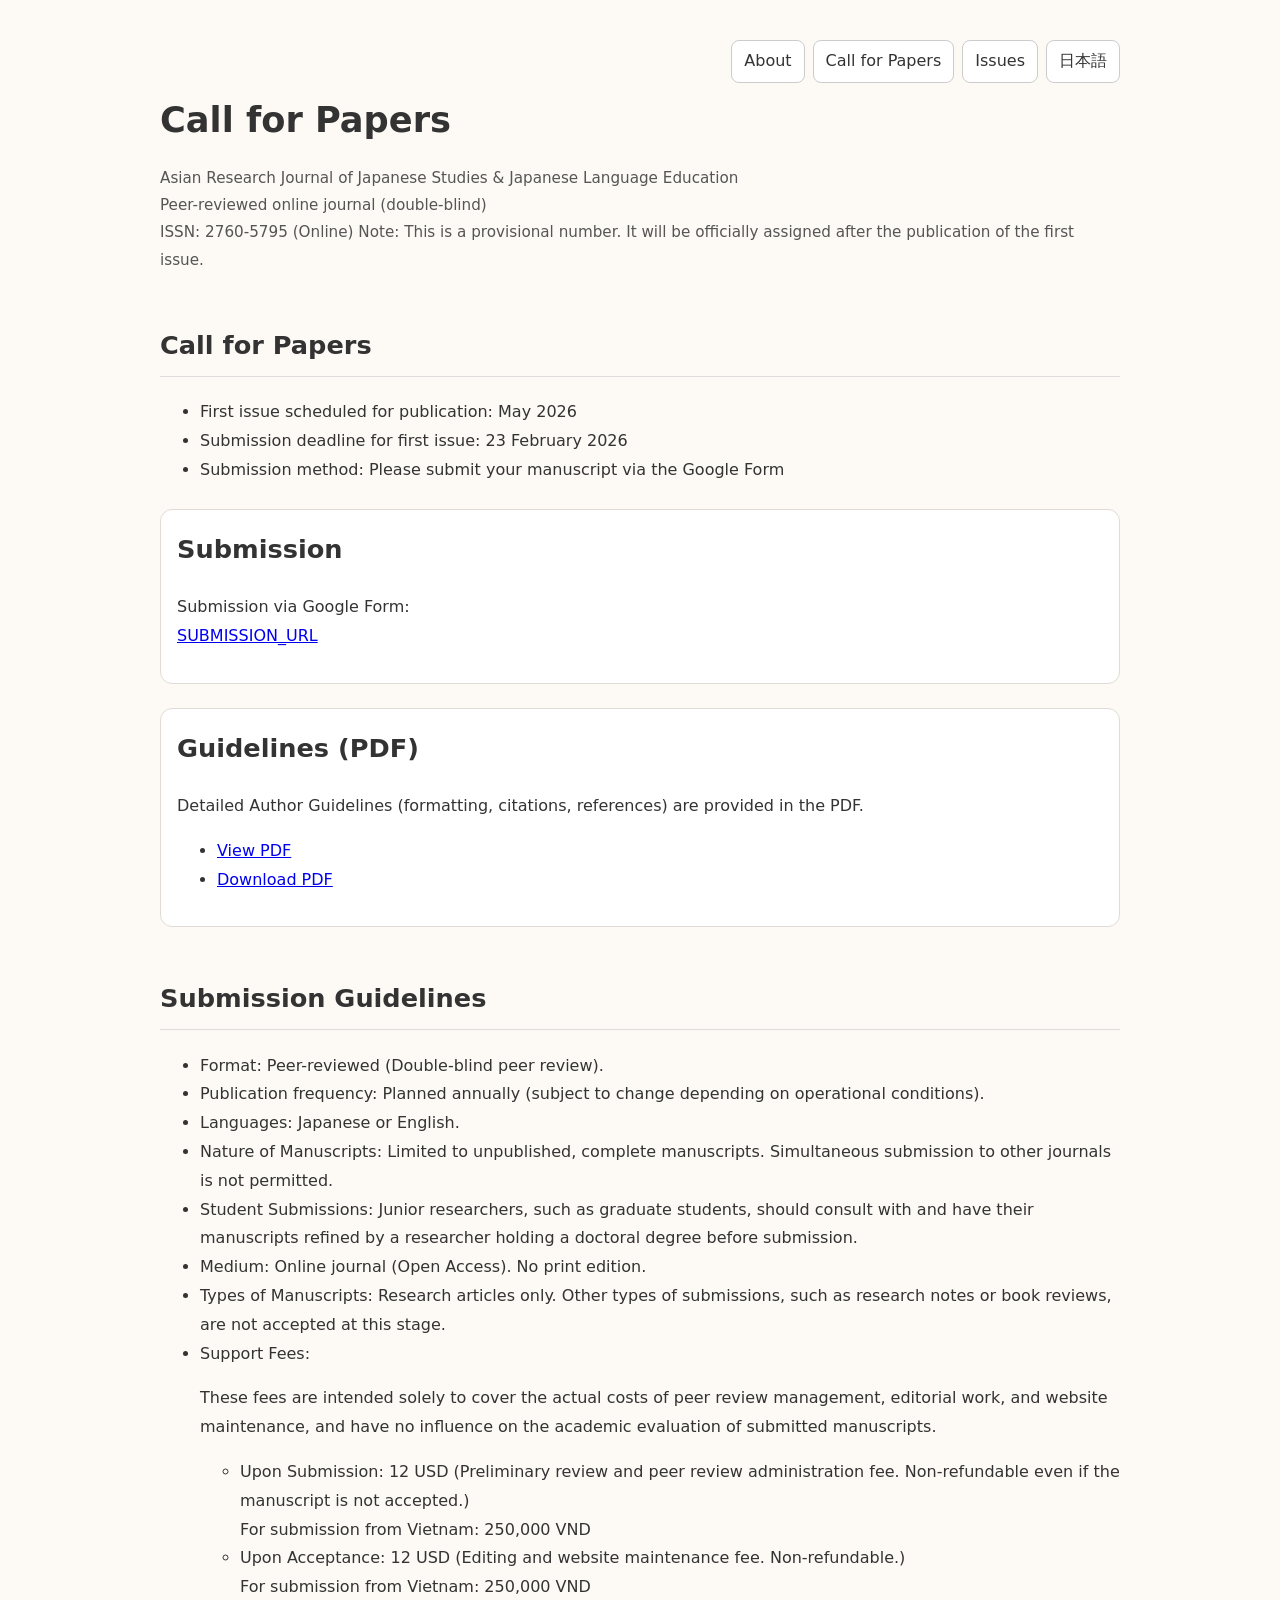
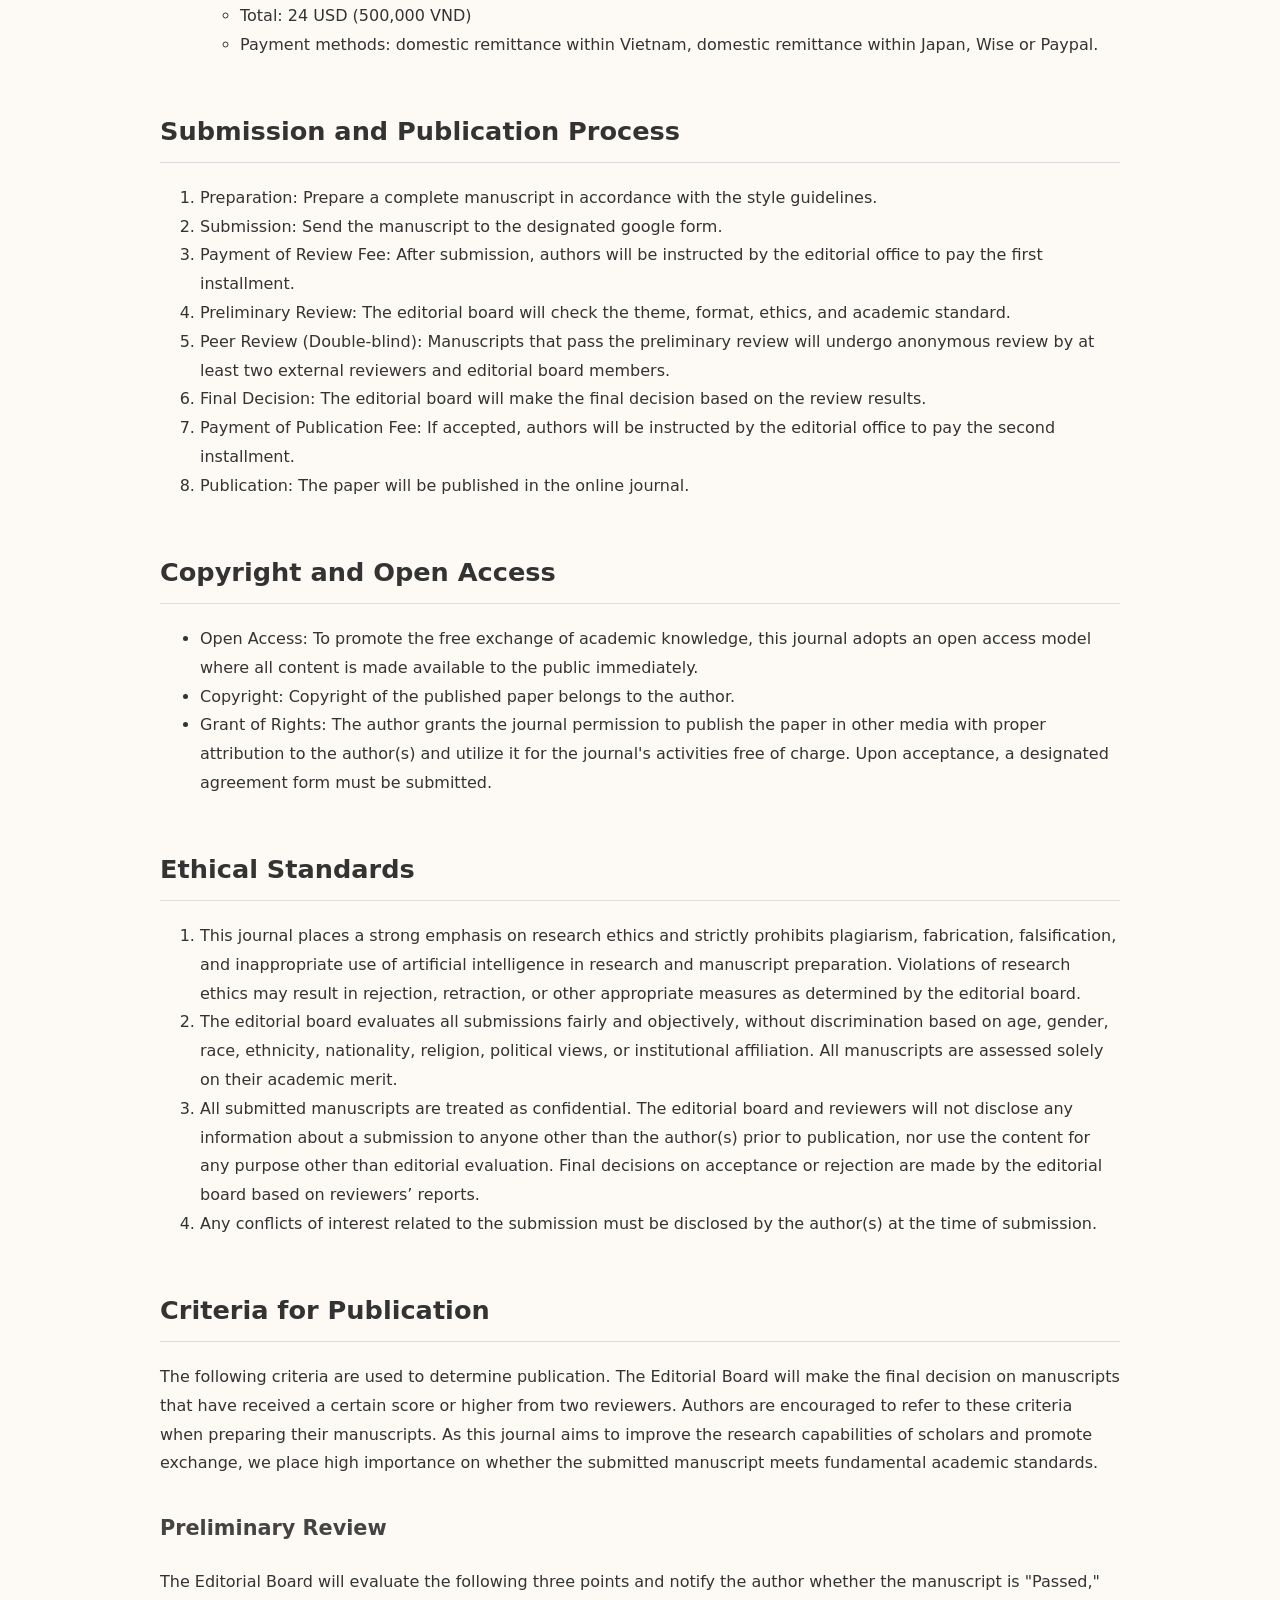
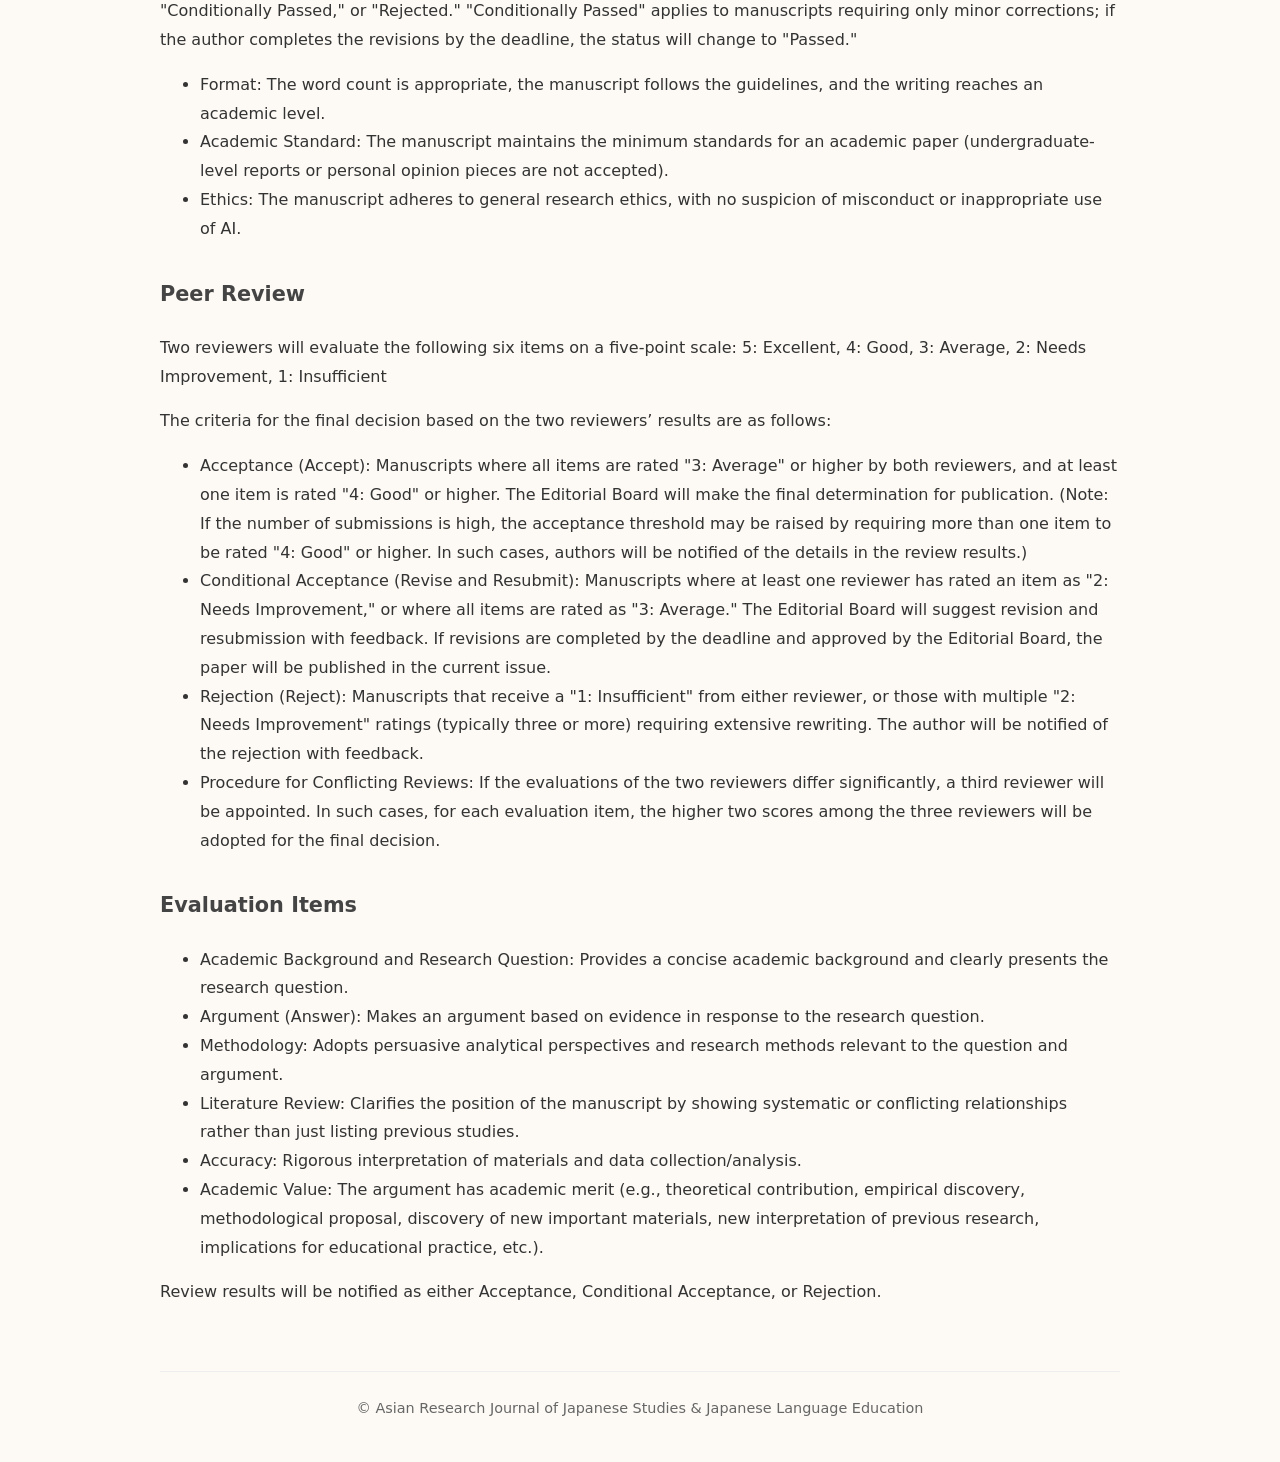
==== call-for-papers/index.html @ 8714f296 "Create index.html for Call for Papers page" ====
<!doctype html>
<html lang="en">
<head>
  <meta charset="utf-8">
  <title>Call for Papers | Asian Research Journal of Japanese Studies & Japanese Language Education</title>
  <meta name="viewport" content="width=device-width, initial-scale=1">
  <style>
    body{
      font-family: system-ui, -apple-system, "Segoe UI", Arial, serif;
      max-width: 960px;
      margin: 40px auto;
      padding: 0 16px;
      line-height: 1.8;
      background-color: #fdfaf5;
      color: #333;
      font-size: 16px;
    }
    header{
      margin-bottom: 32px;
      position: relative;
    }
    nav{
      display: flex;
      justify-content: flex-end;
      gap: 8px;
      flex-wrap: wrap;
      margin-bottom: 16px;
    }
    nav a{
      text-decoration: none;
      border: 1px solid #ccc;
      padding: 6px 12px;
      border-radius: 8px;
      font-size: 16px;
      background-color: #fff;
      color: #333;
      transition: background-color 0.2s;
    }
    nav a:hover{
      background-color: #f0f0f0;
    }
    h1{
      font-size: 2.2em;
      line-height: 1.2;
      margin-top: 0;
    }
    h2{
      font-size: 1.6em;
      margin-top: 48px;
      border-bottom: 1px solid #ddd;
      padding-bottom: 8px;
    }
    h3{
      font-size: 1.3em;
      margin-top: 32px;
      color: #444;
    }
    .meta{
      color: #555;
      font-size: 0.95em;
    }
    .box{
      border: 1px solid #e0dcd5;
      border-radius: 12px;
      padding: 0 16px 16px 16px;
      margin: 24px 0;
      background-color: #fff;
    }
    .box h2{
      margin-top: 16px;
      border-bottom: none;
      padding-bottom: 0;
    }
    footer{
      margin-top: 64px;
      padding-top: 24px;
      border-top: 1px solid #eee;
      font-size: 0.9em;
      color: #666;
      text-align: center;
    }
  </style>
</head>

<body>

<header>
  <nav>
    <a href="/">About</a>
    <a href="/call-for-papers/">Call for Papers</a>
    <a href="/issues/">Issues</a>
    <a href="../jp.html">日本語</a>
  </nav>

  <h1>Call for Papers</h1>

  <p class="meta">
    Asian Research Journal of Japanese Studies & Japanese Language Education<br>
    Peer-reviewed online journal (double-blind)<br>
    ISSN: 2760-5795 (Online) Note: This is a provisional number. It will be officially assigned after the publication of the first issue.
  </p>
</header>

<section>
  <h2>Call for Papers</h2>
  <ul>
    <li>First issue scheduled for publication: May 2026</li>
    <li>Submission deadline for first issue: 23 February 2026</li>
    <li>Submission method: Please submit your manuscript via the Google Form</li>
  </ul>
</section>

<section class="box">
  <h2>Submission</h2>
  <p>
    Submission via Google Form:<br>
    <a href="https://docs.google.com/forms/d/e/1FAIpQLSd78wyU22I6qDnCecE8x3wCpSTg41RmNP5Ks6lPGUnKzXFYoQ/viewform?usp=dialog" target="_blank" rel="noopener">SUBMISSION_URL</a>
  </p>
</section>

<section class="box">
  <h2>Guidelines (PDF)</h2>
  <p>
    Detailed Author Guidelines (formatting, citations, references) are provided in the PDF.
  </p>
  <ul>
    <li><a href="https://drive.google.com/file/d/166i1WCWfIOs3FtMdOVPNxr4qoM4DHRQx/view?usp=sharing" target="_blank" rel="noopener">View PDF</a></li>
    <li><a href="https://drive.google.com/uc?export=download&id=166i1WCWfIOs3FtMdOVPNxr4qoM4DHRQx" target="_blank" rel="noopener">Download PDF</a></li>
  </ul>
</section>

<section>
  <h2>Submission Guidelines</h2>
  <ul>
    <li>Format: Peer-reviewed (Double-blind peer review).</li>
    <li>Publication frequency: Planned annually (subject to change depending on operational conditions).</li>
    <li>Languages: Japanese or English.</li>
    <li>Nature of Manuscripts: Limited to unpublished, complete manuscripts. Simultaneous submission to other journals is not permitted.</li>
    <li>Student Submissions: Junior researchers, such as graduate students, should consult with and have their manuscripts refined by a researcher holding a doctoral degree before submission.</li>
    <li>Medium: Online journal (Open Access). No print edition.</li>
    <li>Types of Manuscripts: Research articles only. Other types of submissions, such as research notes or book reviews, are not accepted at this stage.</li>
    <li>
      Support Fees:
      <p>
        These fees are intended solely to cover the actual costs of peer review management, editorial work, and website maintenance, and have no influence on the academic evaluation of submitted manuscripts.
      </p>
      <ul>
        <li>
          Upon Submission: 12 USD (Preliminary review and peer review administration fee. Non-refundable even if the manuscript is not accepted.)<br>
          For submission from Vietnam: 250,000 VND
        </li>
        <li>
          Upon Acceptance: 12 USD (Editing and website maintenance fee. Non-refundable.)<br>
          For submission from Vietnam: 250,000 VND
        </li>
        <li>Total: 24 USD (500,000 VND)</li>
        <li>Payment methods: domestic remittance within Vietnam, domestic remittance within Japan, Wise or Paypal.</li>
      </ul>
    </li>
  </ul>
</section>

<section>
  <h2>Submission and Publication Process</h2>
  <ol>
    <li>Preparation: Prepare a complete manuscript in accordance with the style guidelines.</li>
    <li>Submission: Send the manuscript to the designated google form.</li>
    <li>Payment of Review Fee: After submission, authors will be instructed by the editorial office to pay the first installment.</li>
    <li>Preliminary Review: The editorial board will check the theme, format, ethics, and academic standard.</li>
    <li>Peer Review (Double-blind): Manuscripts that pass the preliminary review will undergo anonymous review by at least two external reviewers and editorial board members.</li>
    <li>Final Decision: The editorial board will make the final decision based on the review results.</li>
    <li>Payment of Publication Fee: If accepted, authors will be instructed by the editorial office to pay the second installment.</li>
    <li>Publication: The paper will be published in the online journal.</li>
  </ol>
</section>

<section>
  <h2>Copyright and Open Access</h2>
  <ul>
    <li>
      Open Access: To promote the free exchange of academic knowledge, this journal adopts an open access model where all content is made available to the public immediately.
    </li>
    <li>
      Copyright: Copyright of the published paper belongs to the author.
    </li>
    <li>
      Grant of Rights: The author grants the journal permission to publish the paper in other media with proper attribution to the author(s) and utilize it for the journal's activities free of charge. Upon acceptance, a designated agreement form must be submitted.
    </li>
  </ul>
</section>

<section>
  <h2>Ethical Standards</h2>
  <ol>
    <li>This journal places a strong emphasis on research ethics and strictly prohibits plagiarism, fabrication, falsification, and inappropriate use of artificial intelligence in research and manuscript preparation. Violations of research ethics may result in rejection, retraction, or other appropriate measures as determined by the editorial board.</li>
    <li>The editorial board evaluates all submissions fairly and objectively, without discrimination based on age, gender, race, ethnicity, nationality, religion, political views, or institutional affiliation. All manuscripts are assessed solely on their academic merit.</li>
    <li>All submitted manuscripts are treated as confidential. The editorial board and reviewers will not disclose any information about a submission to anyone other than the author(s) prior to publication, nor use the content for any purpose other than editorial evaluation. Final decisions on acceptance or rejection are made by the editorial board based on reviewers’ reports.</li>
    <li>Any conflicts of interest related to the submission must be disclosed by the author(s) at the time of submission.</li>
  </ol>
</section>

<section>
  <h2>Criteria for Publication</h2>

  <p>
    The following criteria are used to determine publication. The Editorial Board will make the final decision on manuscripts that have received a certain score or higher from two reviewers. Authors are encouraged to refer to these criteria when preparing their manuscripts. As this journal aims to improve the research capabilities of scholars and promote exchange, we place high importance on whether the submitted manuscript meets fundamental academic standards.
  </p>

  <h3>Preliminary Review</h3>
  <p>
    The Editorial Board will evaluate the following three points and notify the author whether the manuscript is "Passed," "Conditionally Passed," or "Rejected." "Conditionally Passed" applies to manuscripts requiring only minor corrections; if the author completes the revisions by the deadline, the status will change to "Passed."
  </p>
  <ul>
    <li>Format: The word count is appropriate, the manuscript follows the guidelines, and the writing reaches an academic level.</li>
    <li>Academic Standard: The manuscript maintains the minimum standards for an academic paper (undergraduate-level reports or personal opinion pieces are not accepted).</li>
    <li>Ethics: The manuscript adheres to general research ethics, with no suspicion of misconduct or inappropriate use of AI.</li>
  </ul>

  <h3>Peer Review</h3>
  <p>
    Two reviewers will evaluate the following six items on a five-point scale:
    5: Excellent, 4: Good, 3: Average, 2: Needs Improvement, 1: Insufficient
  </p>

  <p>
    The criteria for the final decision based on the two reviewers’ results are as follows:
  </p>
  <ul>
    <li>
      Acceptance (Accept): Manuscripts where all items are rated "3: Average" or higher by both reviewers, and at least one item is rated "4: Good" or higher. The Editorial Board will make the final determination for publication.
      (Note: If the number of submissions is high, the acceptance threshold may be raised by requiring more than one item to be rated "4: Good" or higher. In such cases, authors will be notified of the details in the review results.)
    </li>
    <li>
      Conditional Acceptance (Revise and Resubmit): Manuscripts where at least one reviewer has rated an item as "2: Needs Improvement," or where all items are rated as "3: Average." The Editorial Board will suggest revision and resubmission with feedback. If revisions are completed by the deadline and approved by the Editorial Board, the paper will be published in the current issue.
    </li>
    <li>
      Rejection (Reject): Manuscripts that receive a "1: Insufficient" from either reviewer, or those with multiple "2: Needs Improvement" ratings (typically three or more) requiring extensive rewriting. The author will be notified of the rejection with feedback.
    </li>
    <li>
      Procedure for Conflicting Reviews: If the evaluations of the two reviewers differ significantly, a third reviewer will be appointed. In such cases, for each evaluation item, the higher two scores among the three reviewers will be adopted for the final decision.
    </li>
  </ul>

  <h3>Evaluation Items</h3>
  <ul>
    <li>Academic Background and Research Question: Provides a concise academic background and clearly presents the research question.</li>
    <li>Argument (Answer): Makes an argument based on evidence in response to the research question.</li>
    <li>Methodology: Adopts persuasive analytical perspectives and research methods relevant to the question and argument.</li>
    <li>Literature Review: Clarifies the position of the manuscript by showing systematic or conflicting relationships rather than just listing previous studies.</li>
    <li>Accuracy: Rigorous interpretation of materials and data collection/analysis.</li>
    <li>Academic Value: The argument has academic merit (e.g., theoretical contribution, empirical discovery, methodological proposal, discovery of new important materials, new interpretation of previous research, implications for educational practice, etc.).</li>
  </ul>

  <p>
    Review results will be notified as either Acceptance, Conditional Acceptance, or Rejection.
  </p>
</section>

<footer>
  © Asian Research Journal of Japanese Studies & Japanese Language Education
</footer>

</body>
</html>
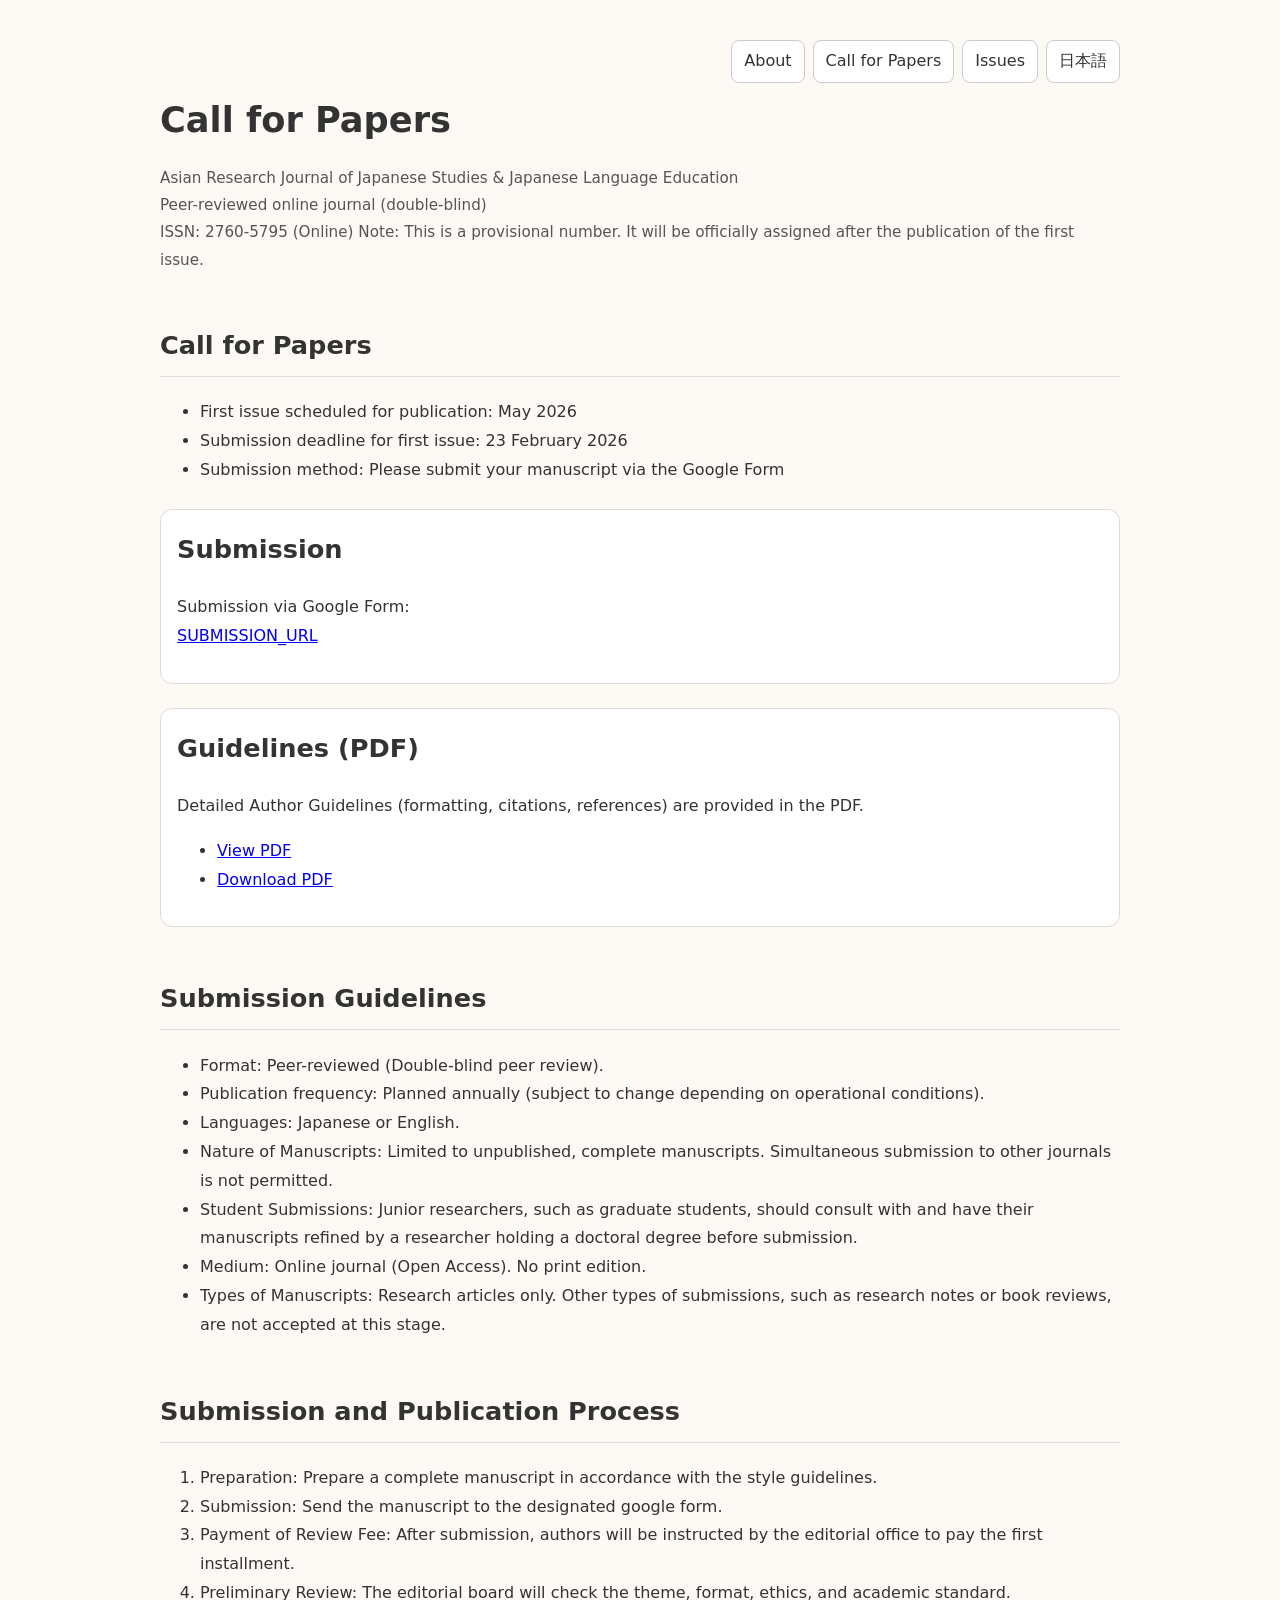
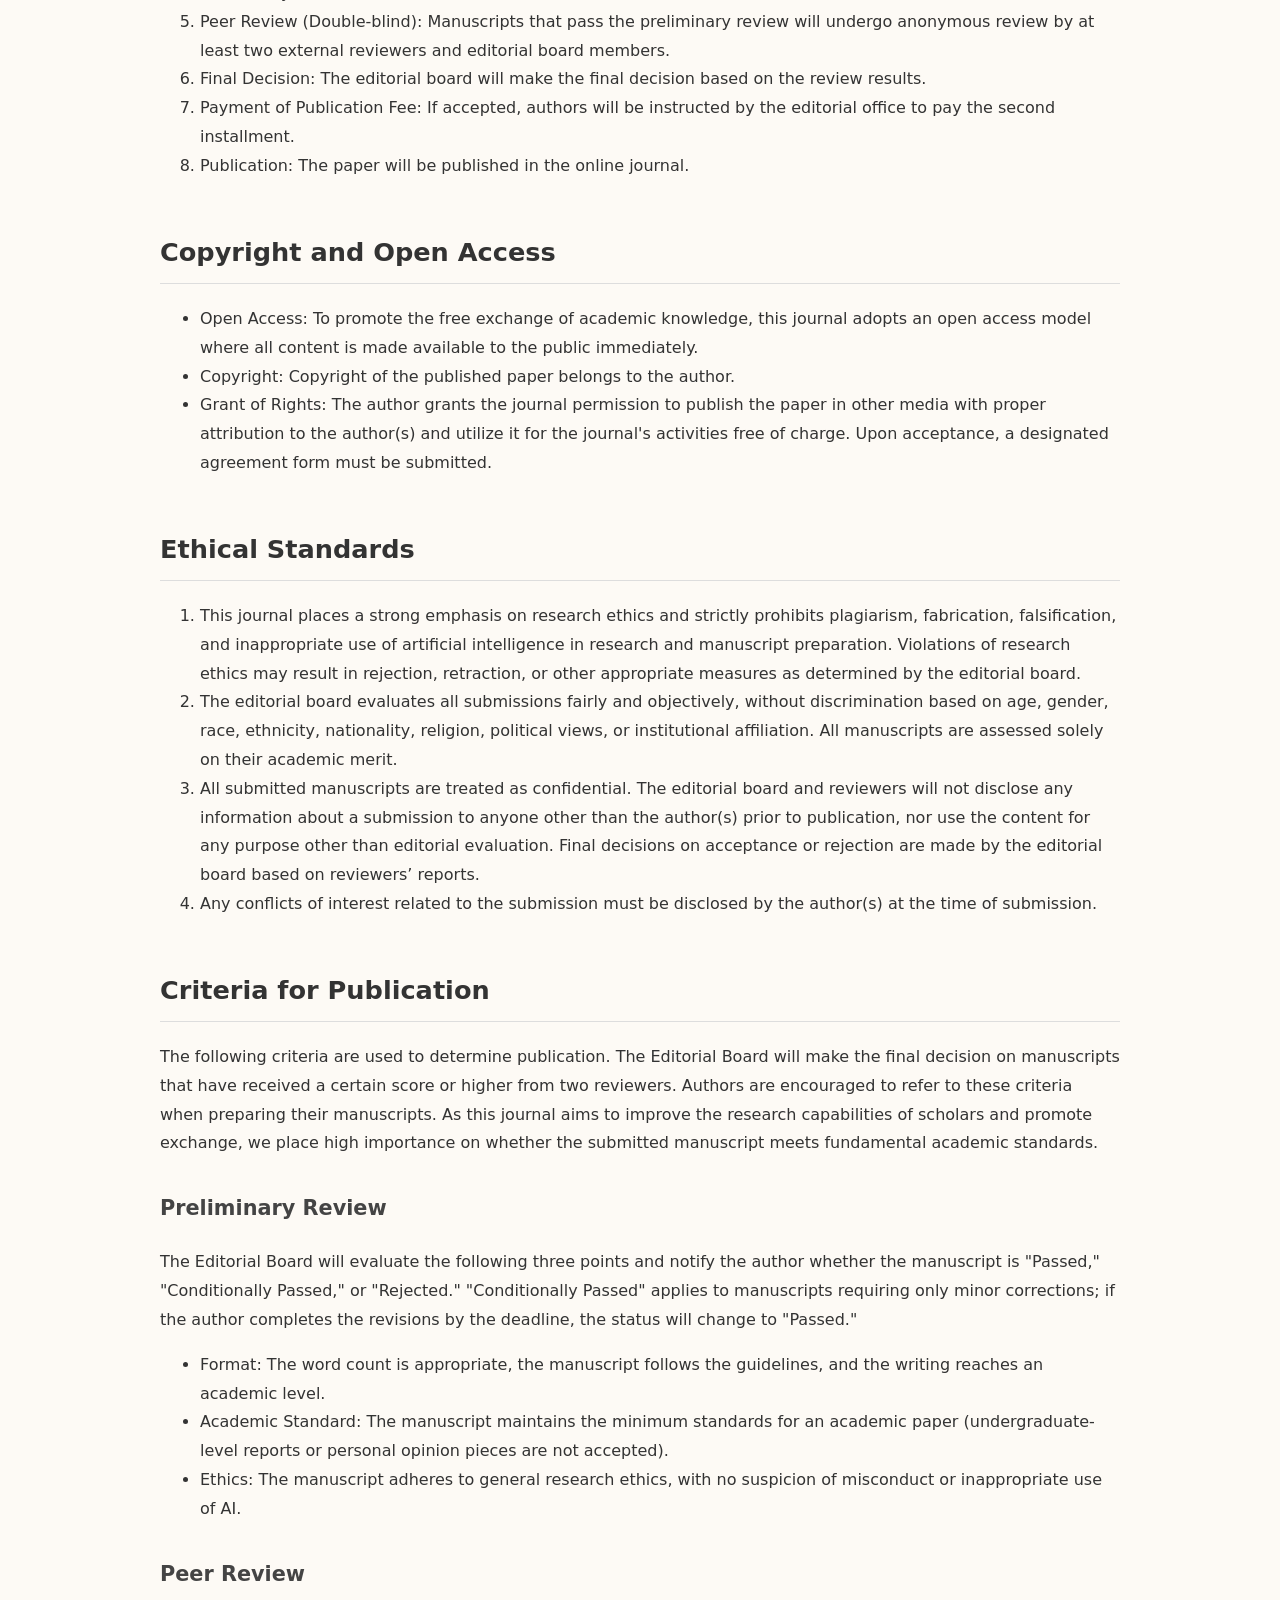
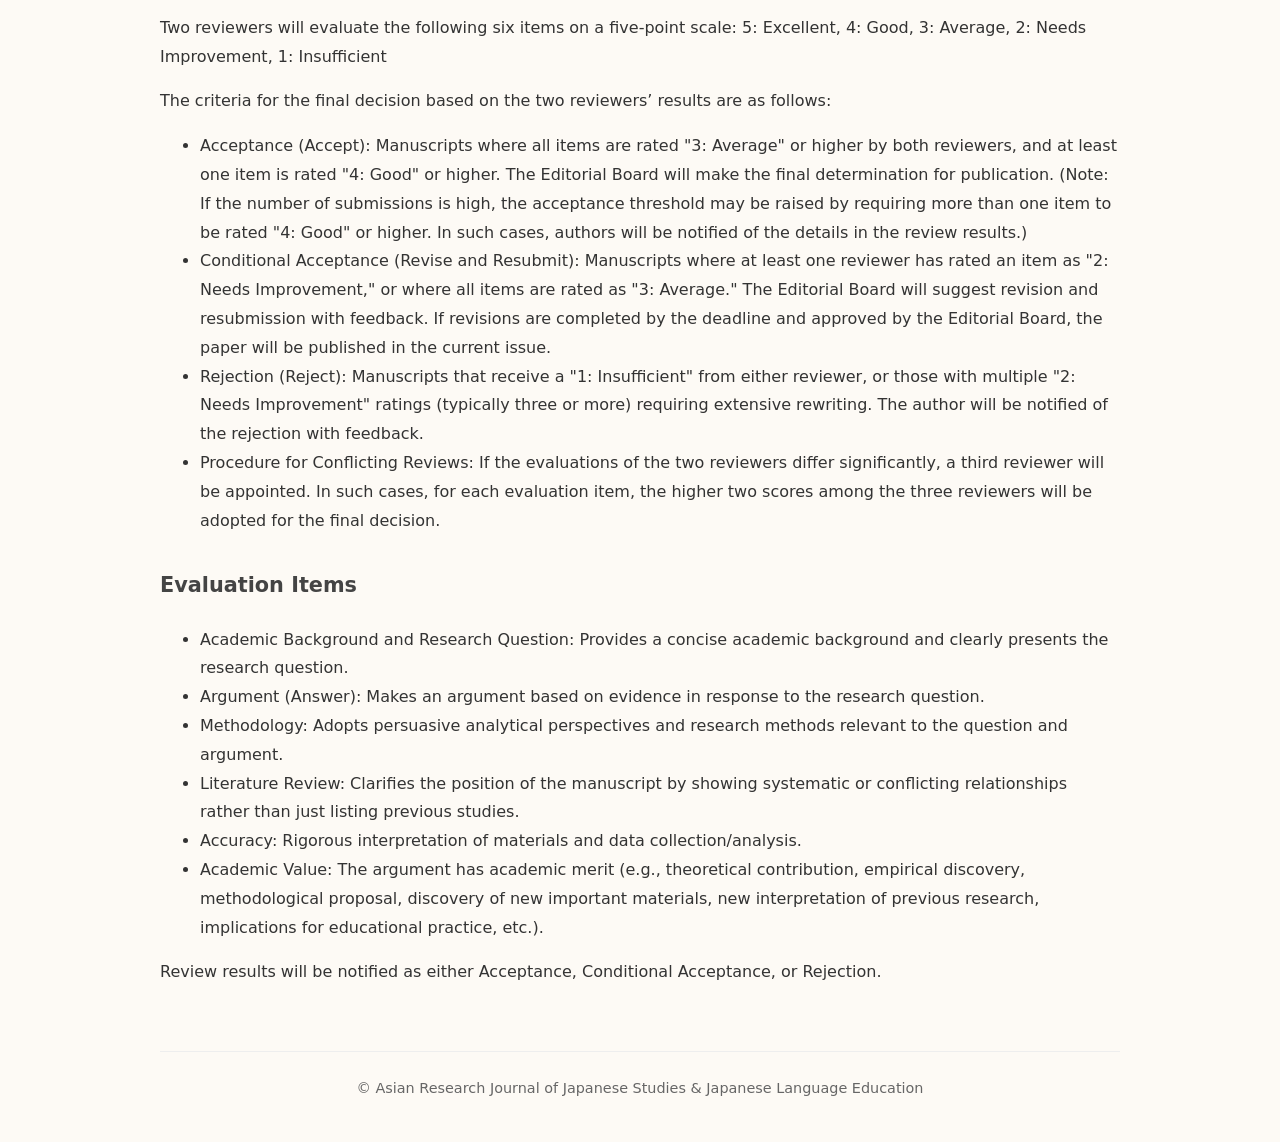
==== commit 7327896b: "Update index.html" ====
--- a/call-for-papers/index.html
+++ b/call-for-papers/index.html
@@ -139,24 +139,6 @@
     <li>Student Submissions: Junior researchers, such as graduate students, should consult with and have their manuscripts refined by a researcher holding a doctoral degree before submission.</li>
     <li>Medium: Online journal (Open Access). No print edition.</li>
     <li>Types of Manuscripts: Research articles only. Other types of submissions, such as research notes or book reviews, are not accepted at this stage.</li>
-    <li>
-      Support Fees:
-      <p>
-        These fees are intended solely to cover the actual costs of peer review management, editorial work, and website maintenance, and have no influence on the academic evaluation of submitted manuscripts.
-      </p>
-      <ul>
-        <li>
-          Upon Submission: 12 USD (Preliminary review and peer review administration fee. Non-refundable even if the manuscript is not accepted.)<br>
-          For submission from Vietnam: 250,000 VND
-        </li>
-        <li>
-          Upon Acceptance: 12 USD (Editing and website maintenance fee. Non-refundable.)<br>
-          For submission from Vietnam: 250,000 VND
-        </li>
-        <li>Total: 24 USD (500,000 VND)</li>
-        <li>Payment methods: domestic remittance within Vietnam, domestic remittance within Japan, Wise or Paypal.</li>
-      </ul>
-    </li>
   </ul>
 </section>
 
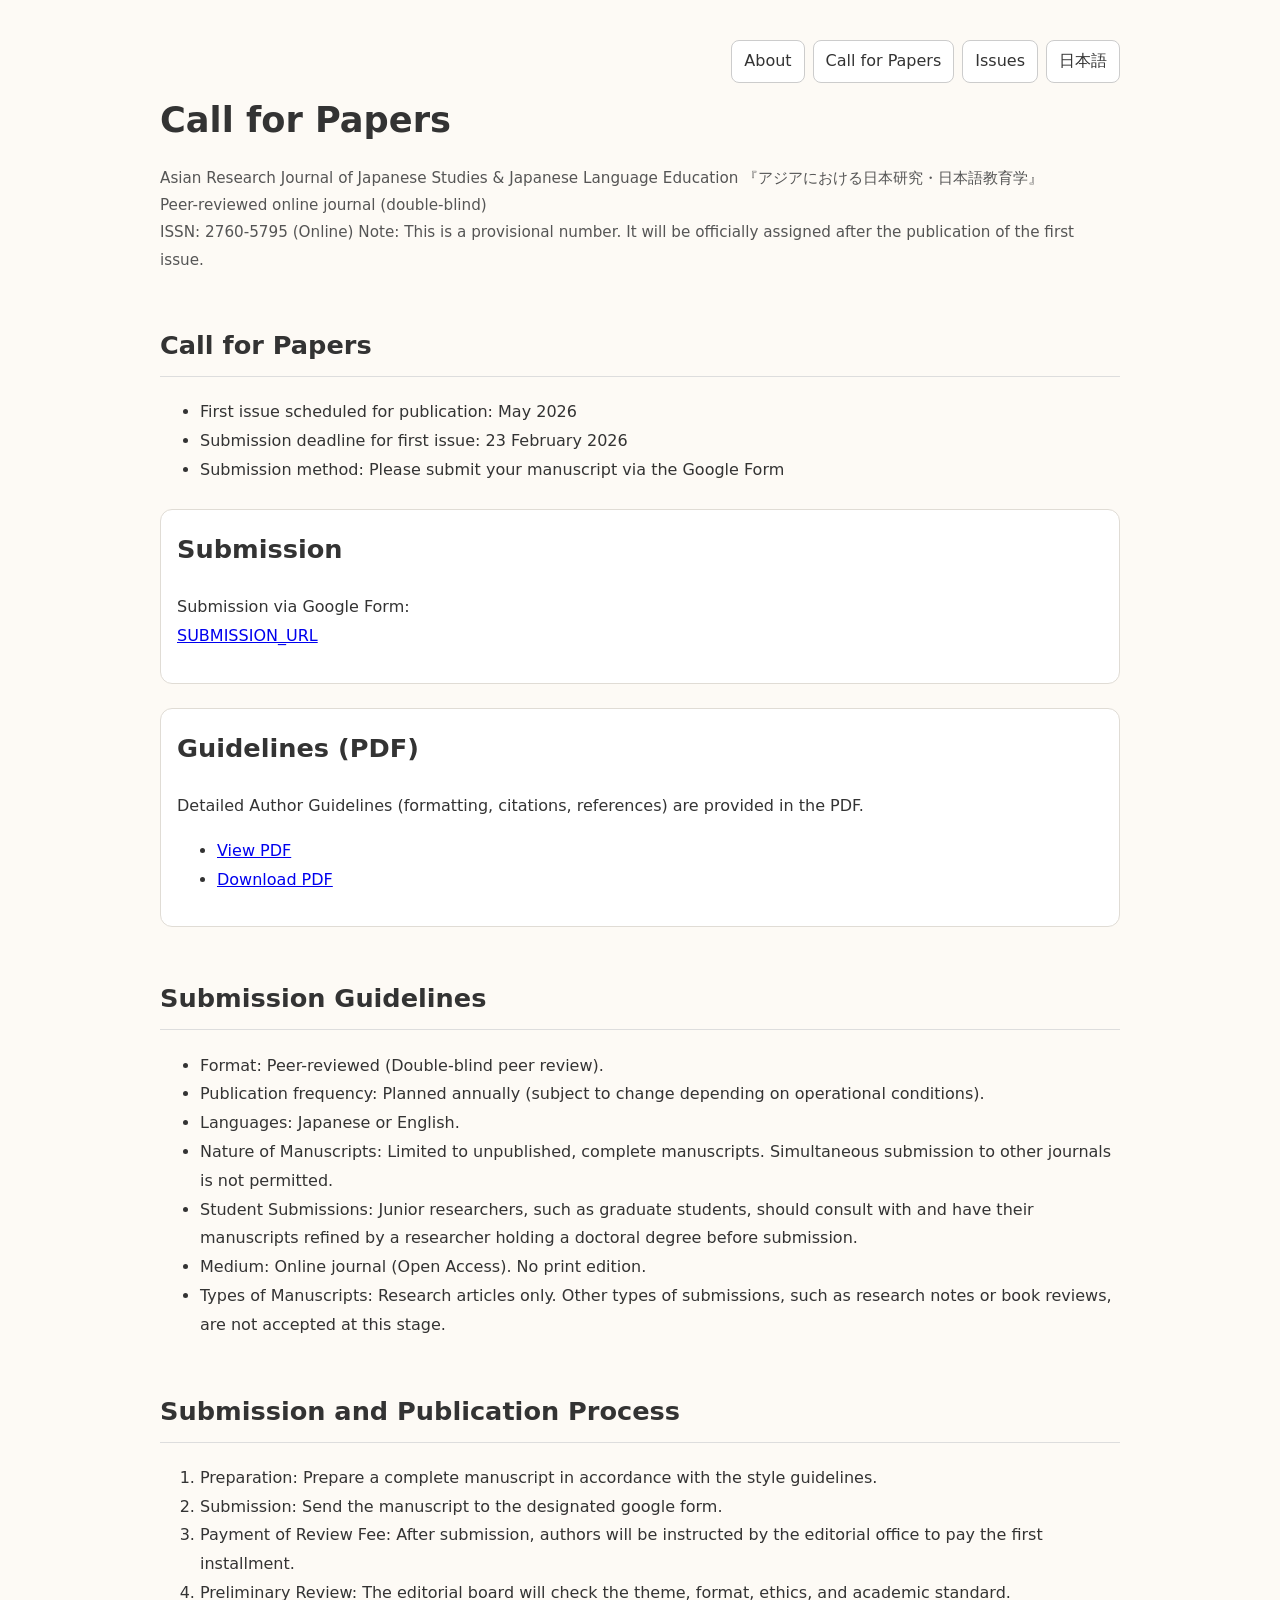
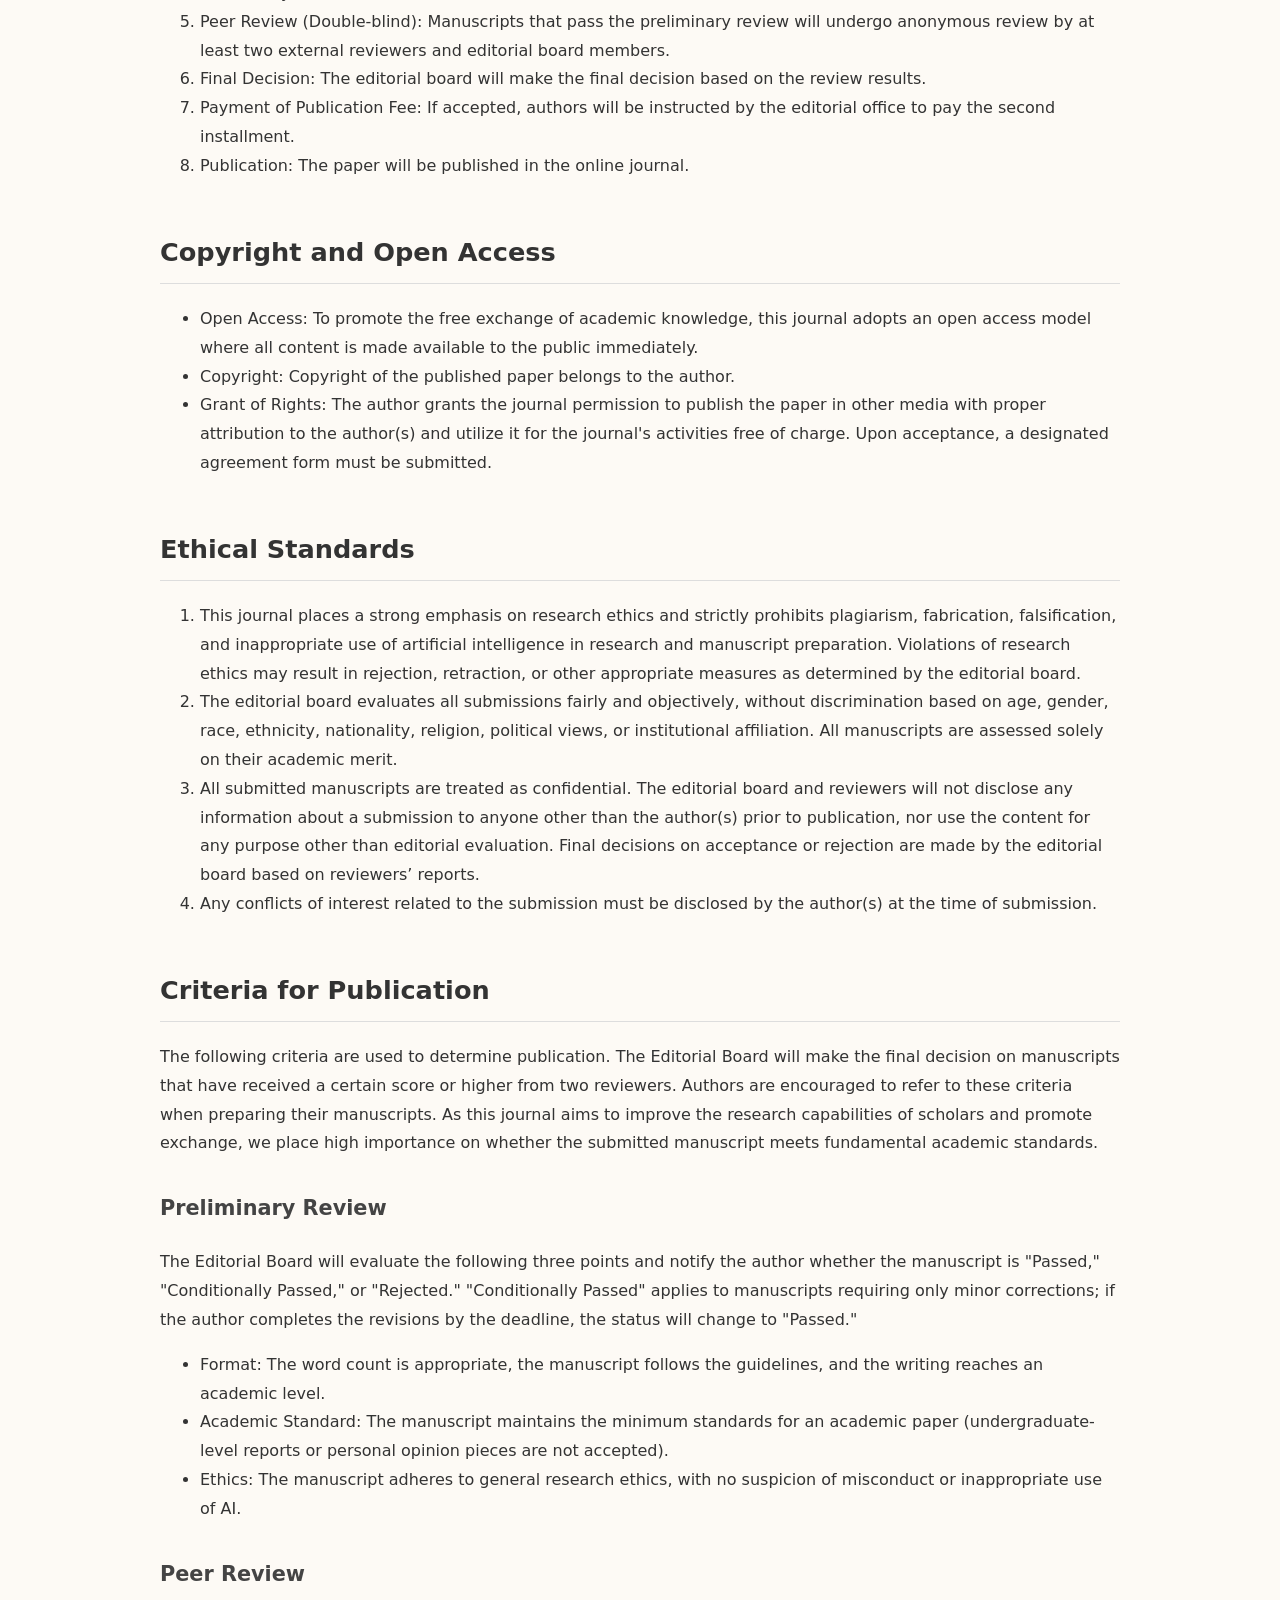
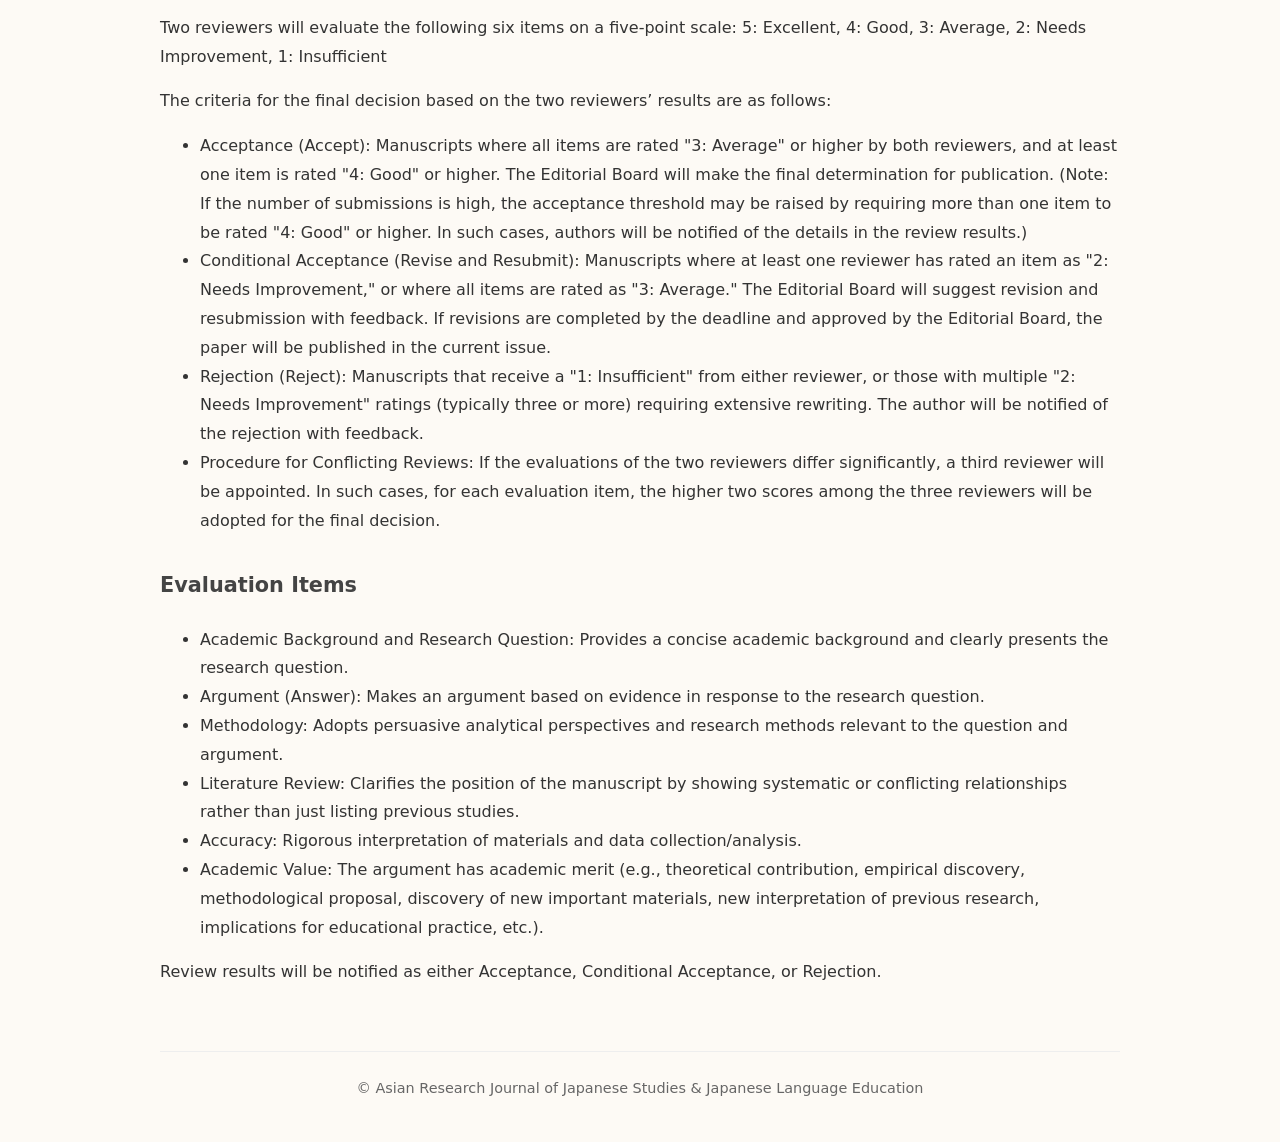
==== commit d793dcb6: "Update journal name with Japanese title" ====
--- a/call-for-papers/index.html
+++ b/call-for-papers/index.html
@@ -95,7 +95,7 @@
   <h1>Call for Papers</h1>
 
   <p class="meta">
-    Asian Research Journal of Japanese Studies & Japanese Language Education<br>
+    Asian Research Journal of Japanese Studies & Japanese Language Education 『アジアにおける日本研究・日本語教育学』<br>
     Peer-reviewed online journal (double-blind)<br>
     ISSN: 2760-5795 (Online) Note: This is a provisional number. It will be officially assigned after the publication of the first issue.
   </p>
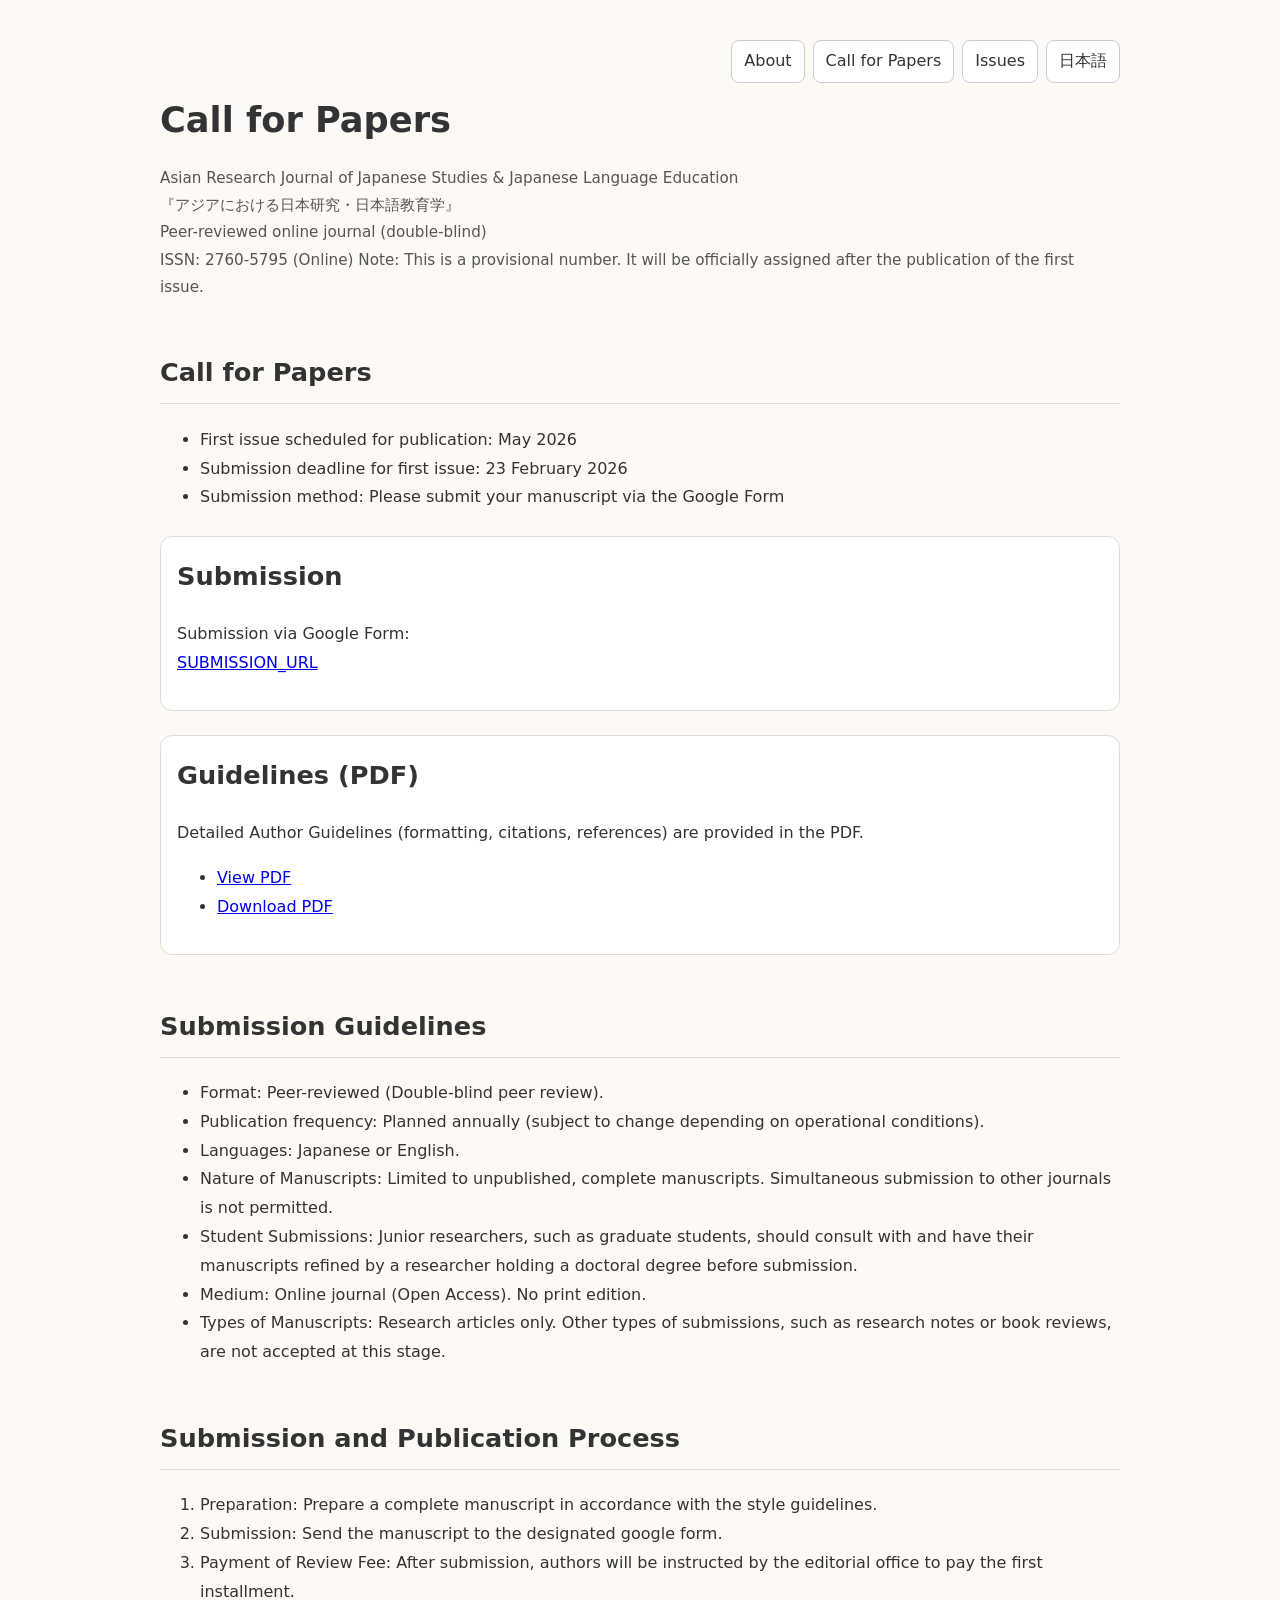
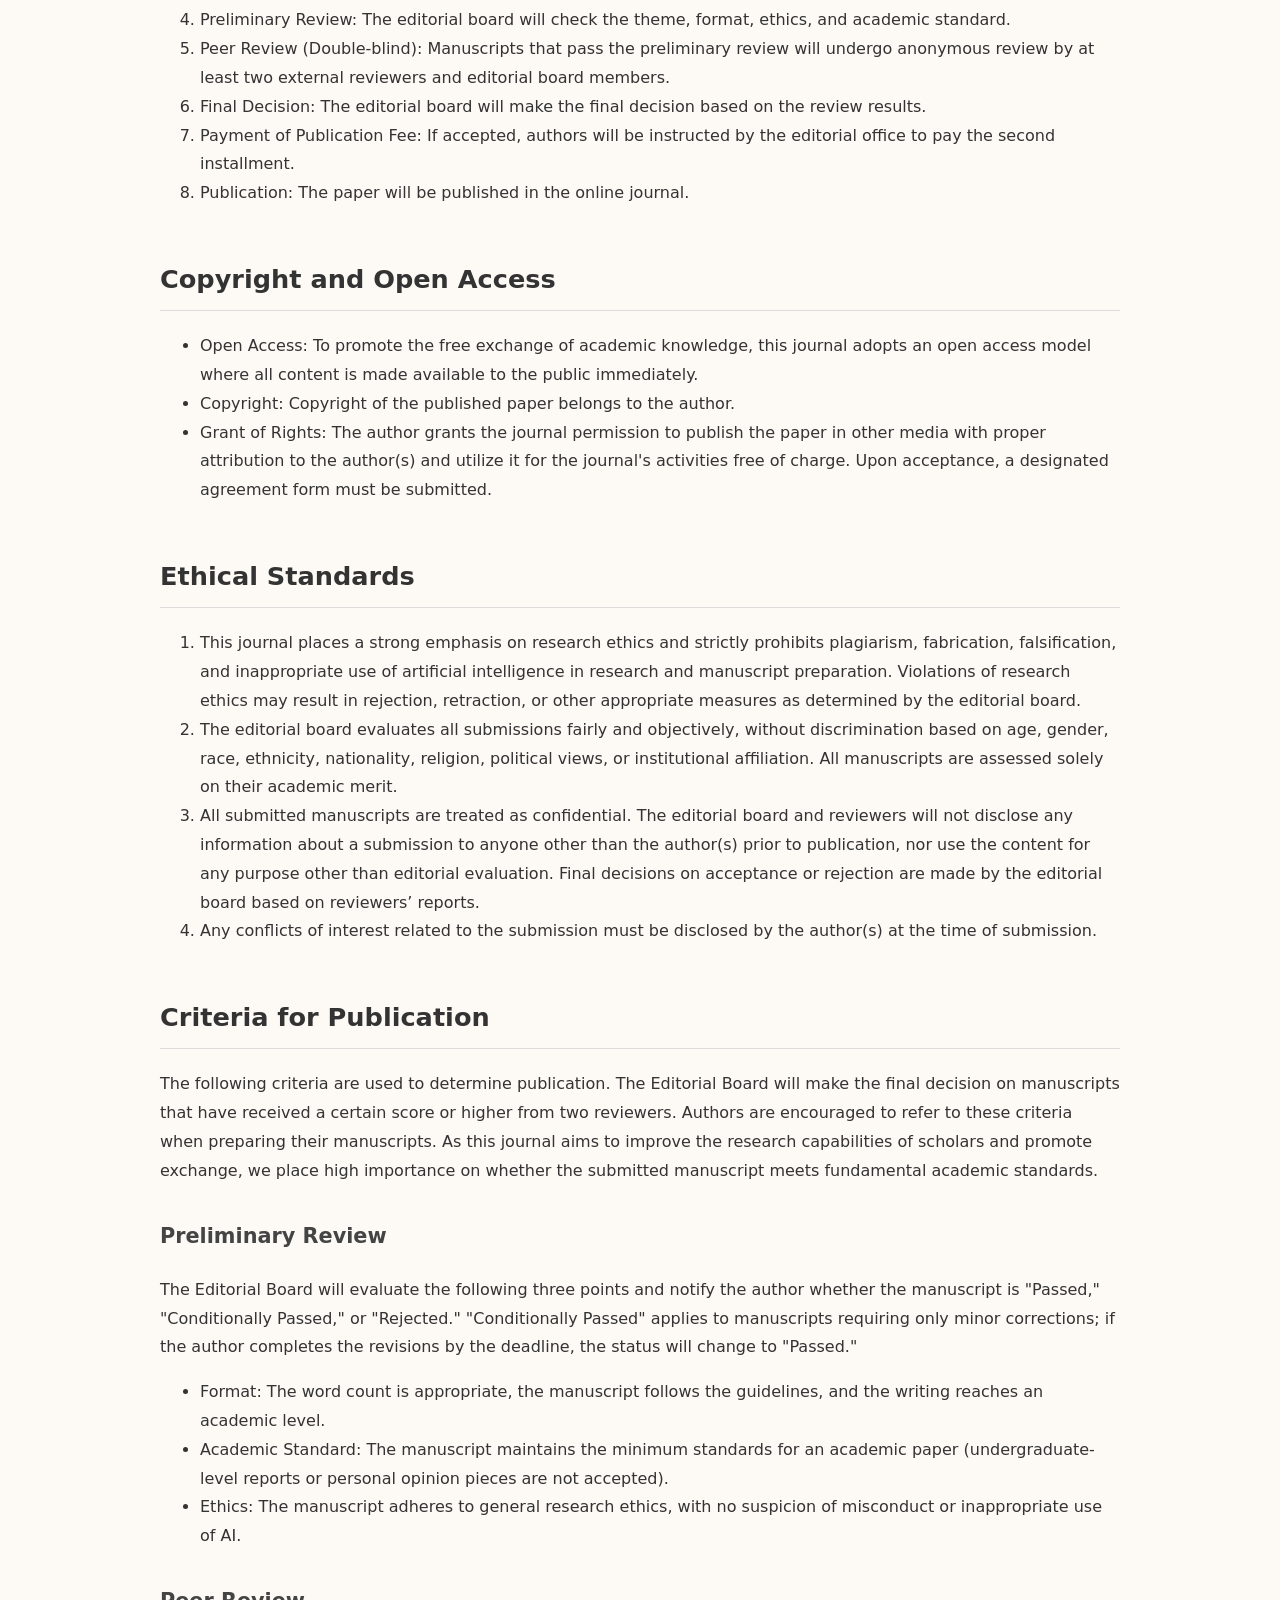
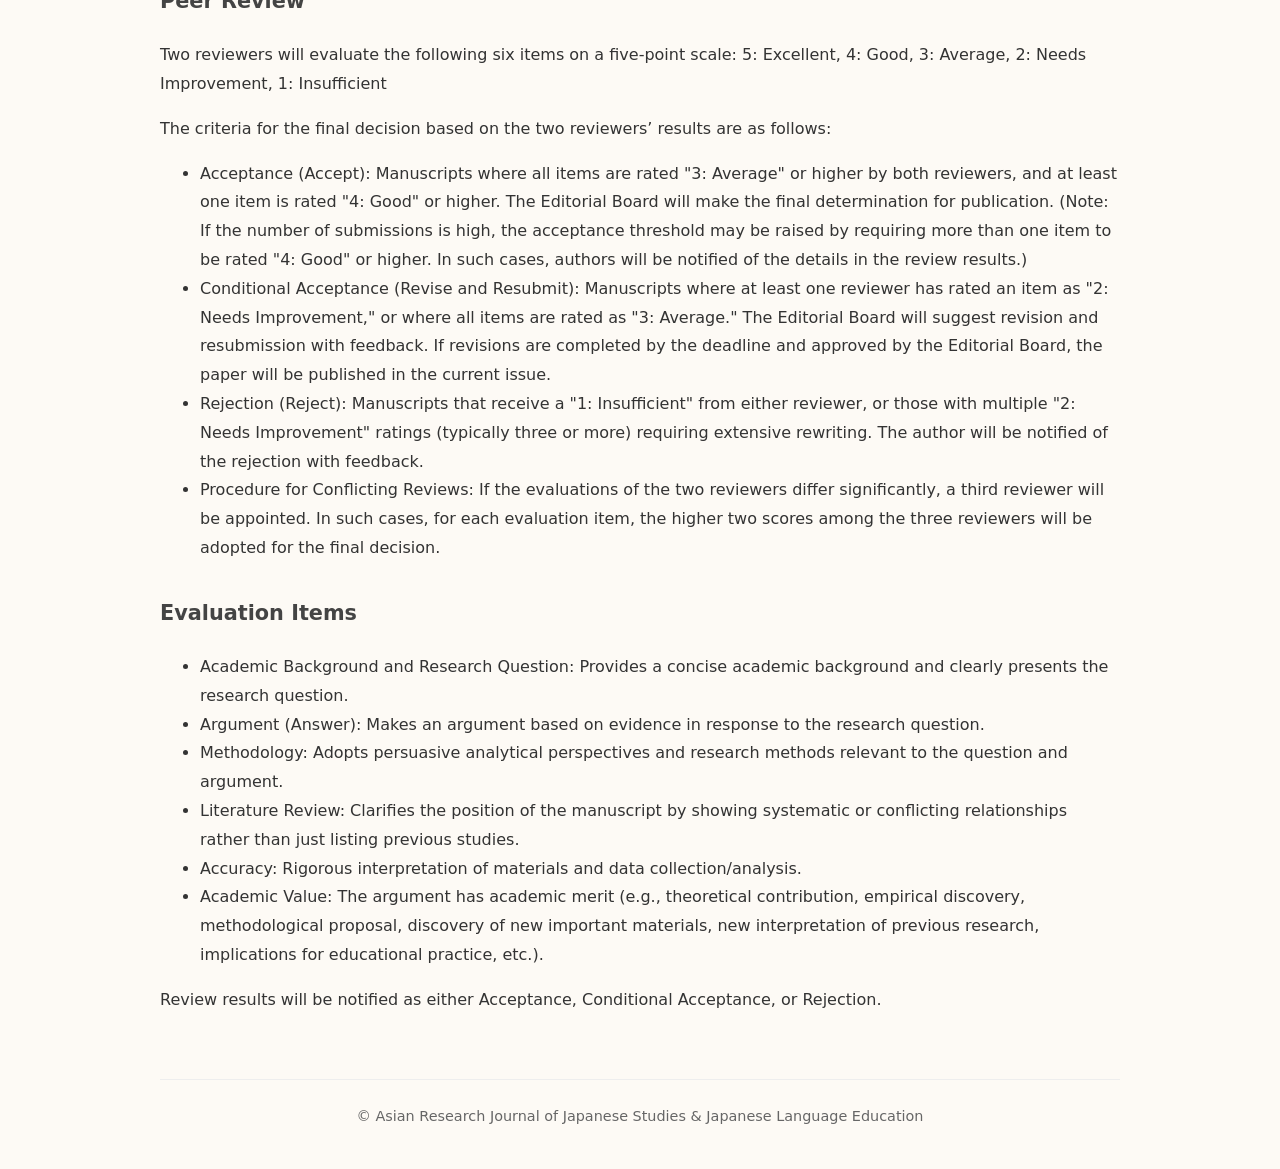
==== commit 57390d06: "Update index.html" ====
--- a/call-for-papers/index.html
+++ b/call-for-papers/index.html
@@ -95,7 +95,8 @@
   <h1>Call for Papers</h1>
 
   <p class="meta">
-    Asian Research Journal of Japanese Studies & Japanese Language Education 『アジアにおける日本研究・日本語教育学』<br>
+    Asian Research Journal of Japanese Studies & Japanese Language Education<br>
+    『アジアにおける日本研究・日本語教育学』<br>
     Peer-reviewed online journal (double-blind)<br>
     ISSN: 2760-5795 (Online) Note: This is a provisional number. It will be officially assigned after the publication of the first issue.
   </p>
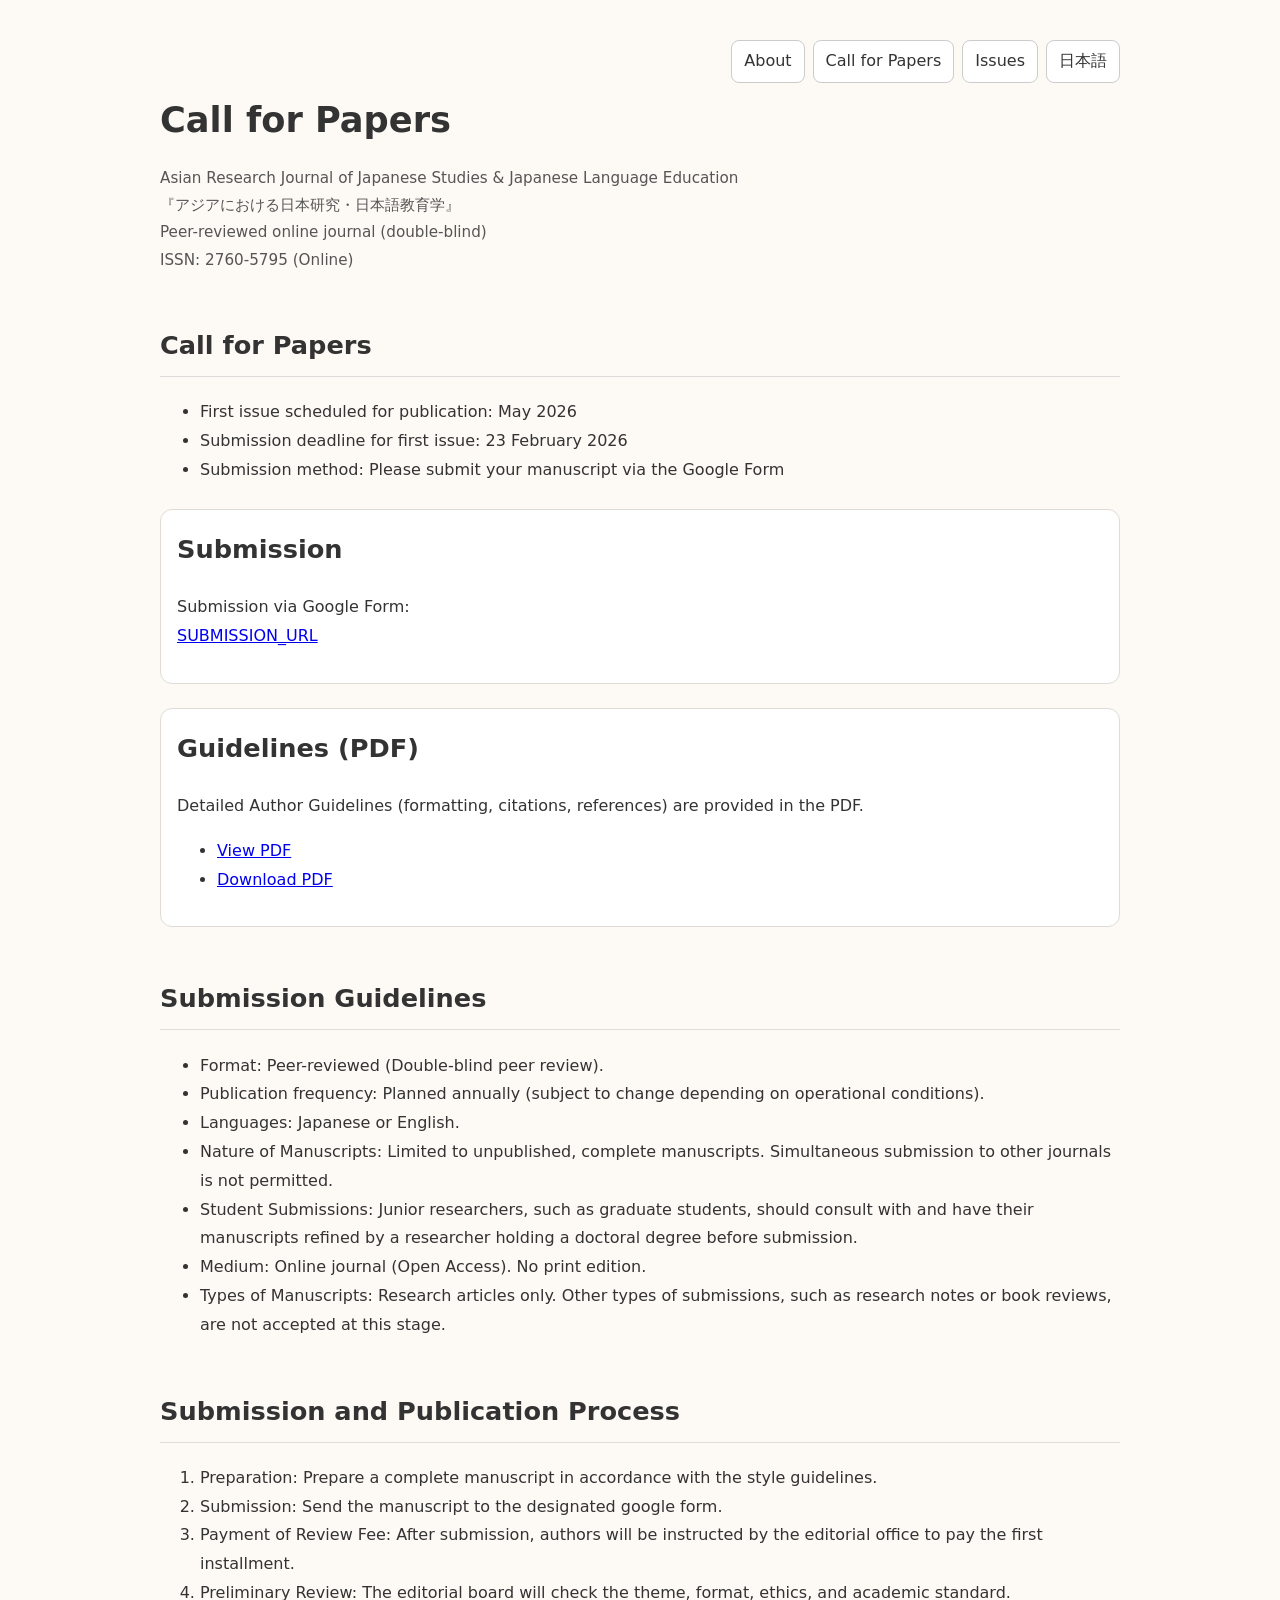
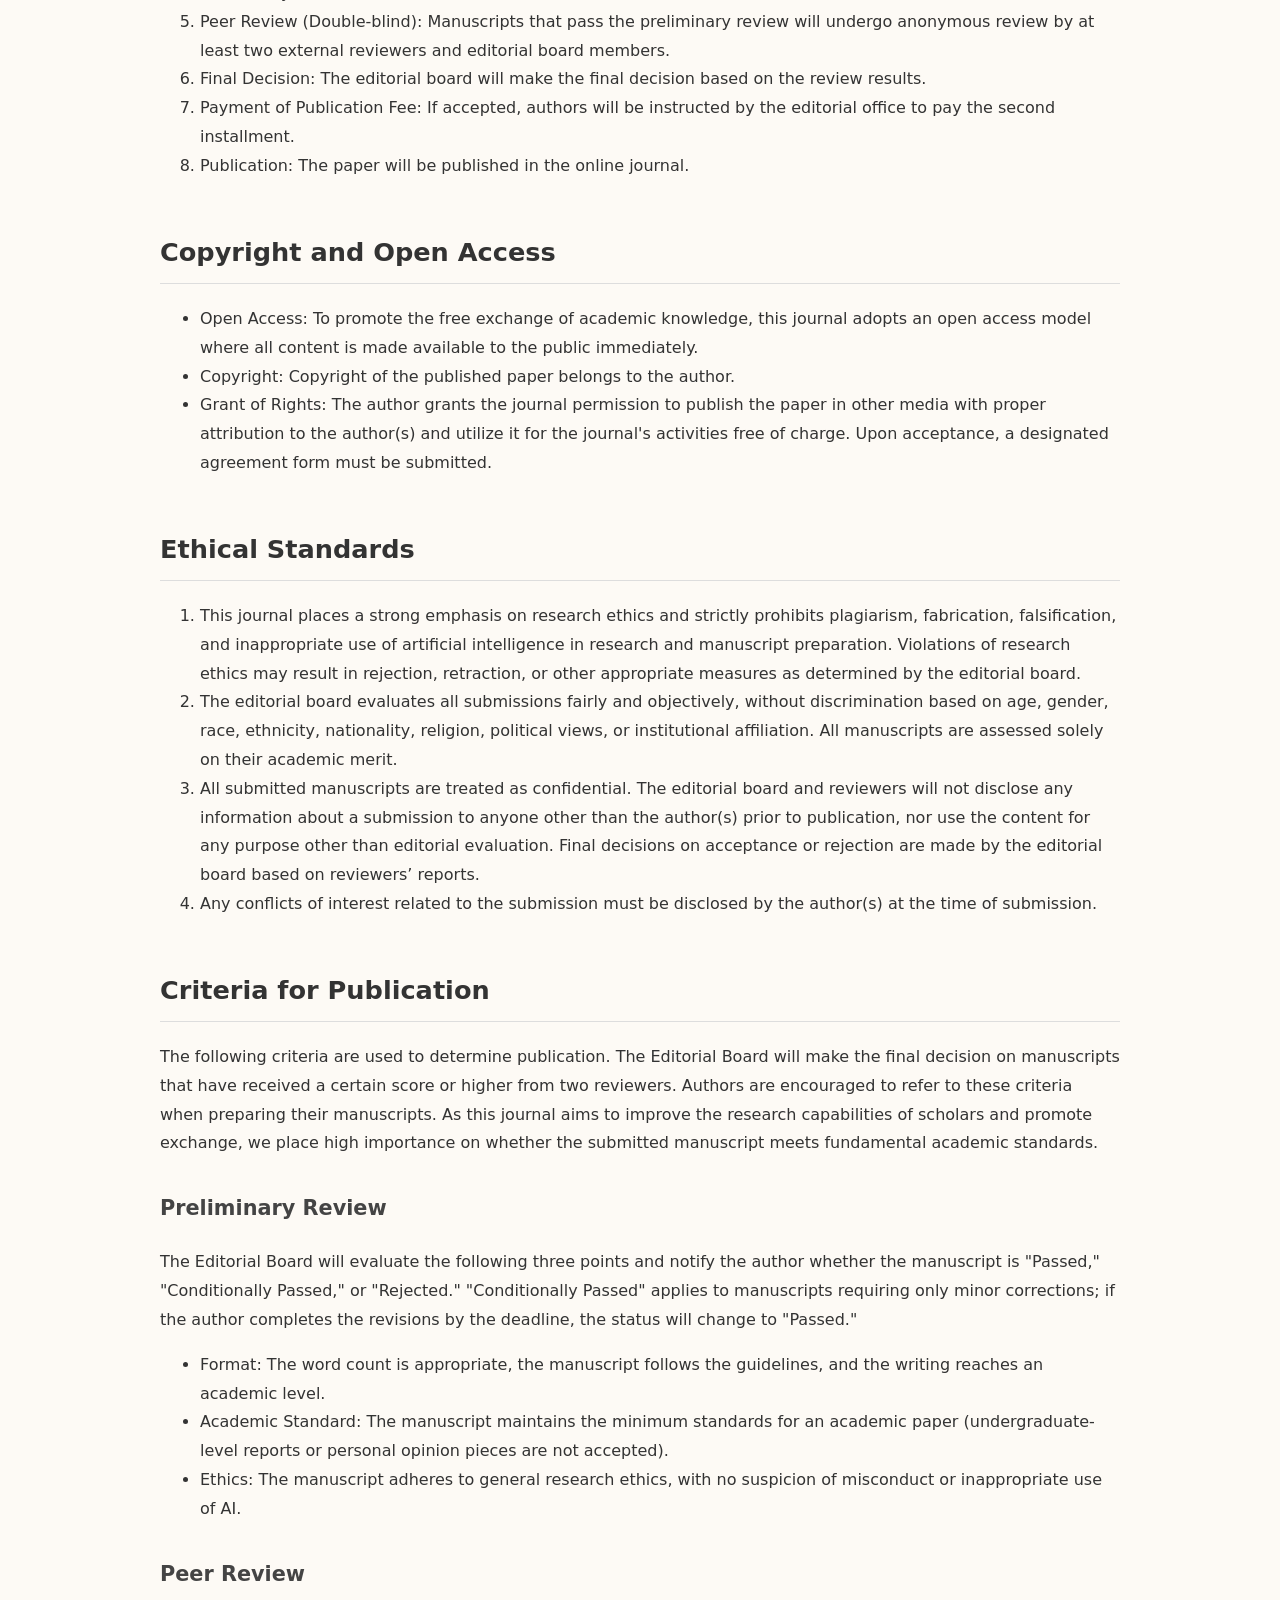
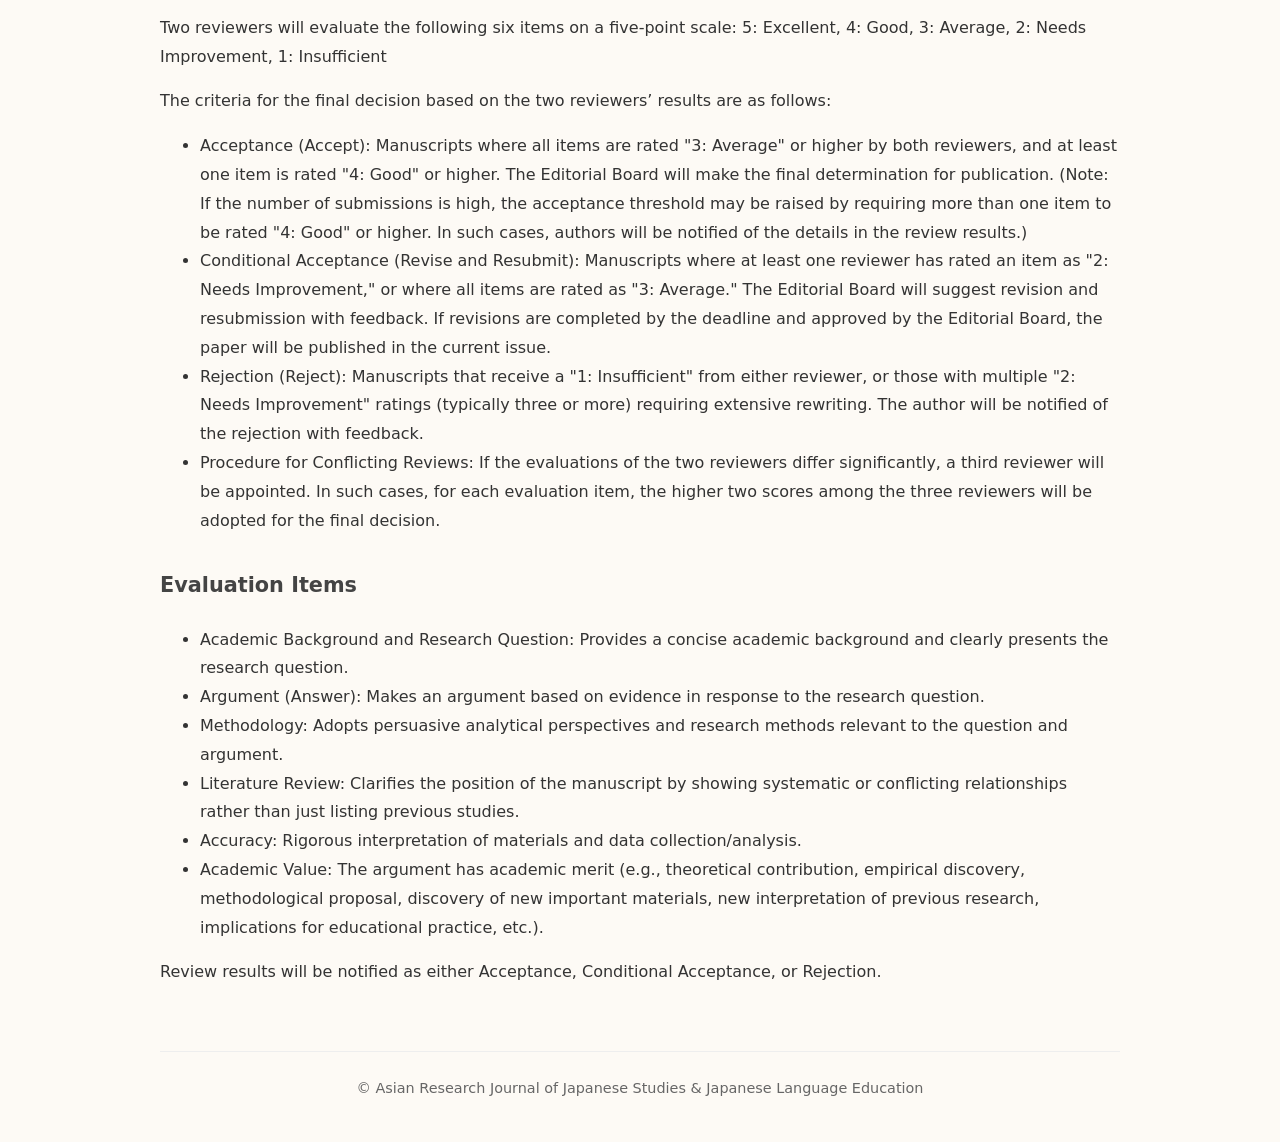
==== commit 978a60fc: "Update ISSN information in index.html Removed note about provisional ISSN assignment." ====
--- a/call-for-papers/index.html
+++ b/call-for-papers/index.html
@@ -98,7 +98,7 @@
     Asian Research Journal of Japanese Studies & Japanese Language Education<br>
     『アジアにおける日本研究・日本語教育学』<br>
     Peer-reviewed online journal (double-blind)<br>
-    ISSN: 2760-5795 (Online) Note: This is a provisional number. It will be officially assigned after the publication of the first issue.
+    ISSN: 2760-5795 (Online)
   </p>
 </header>
 
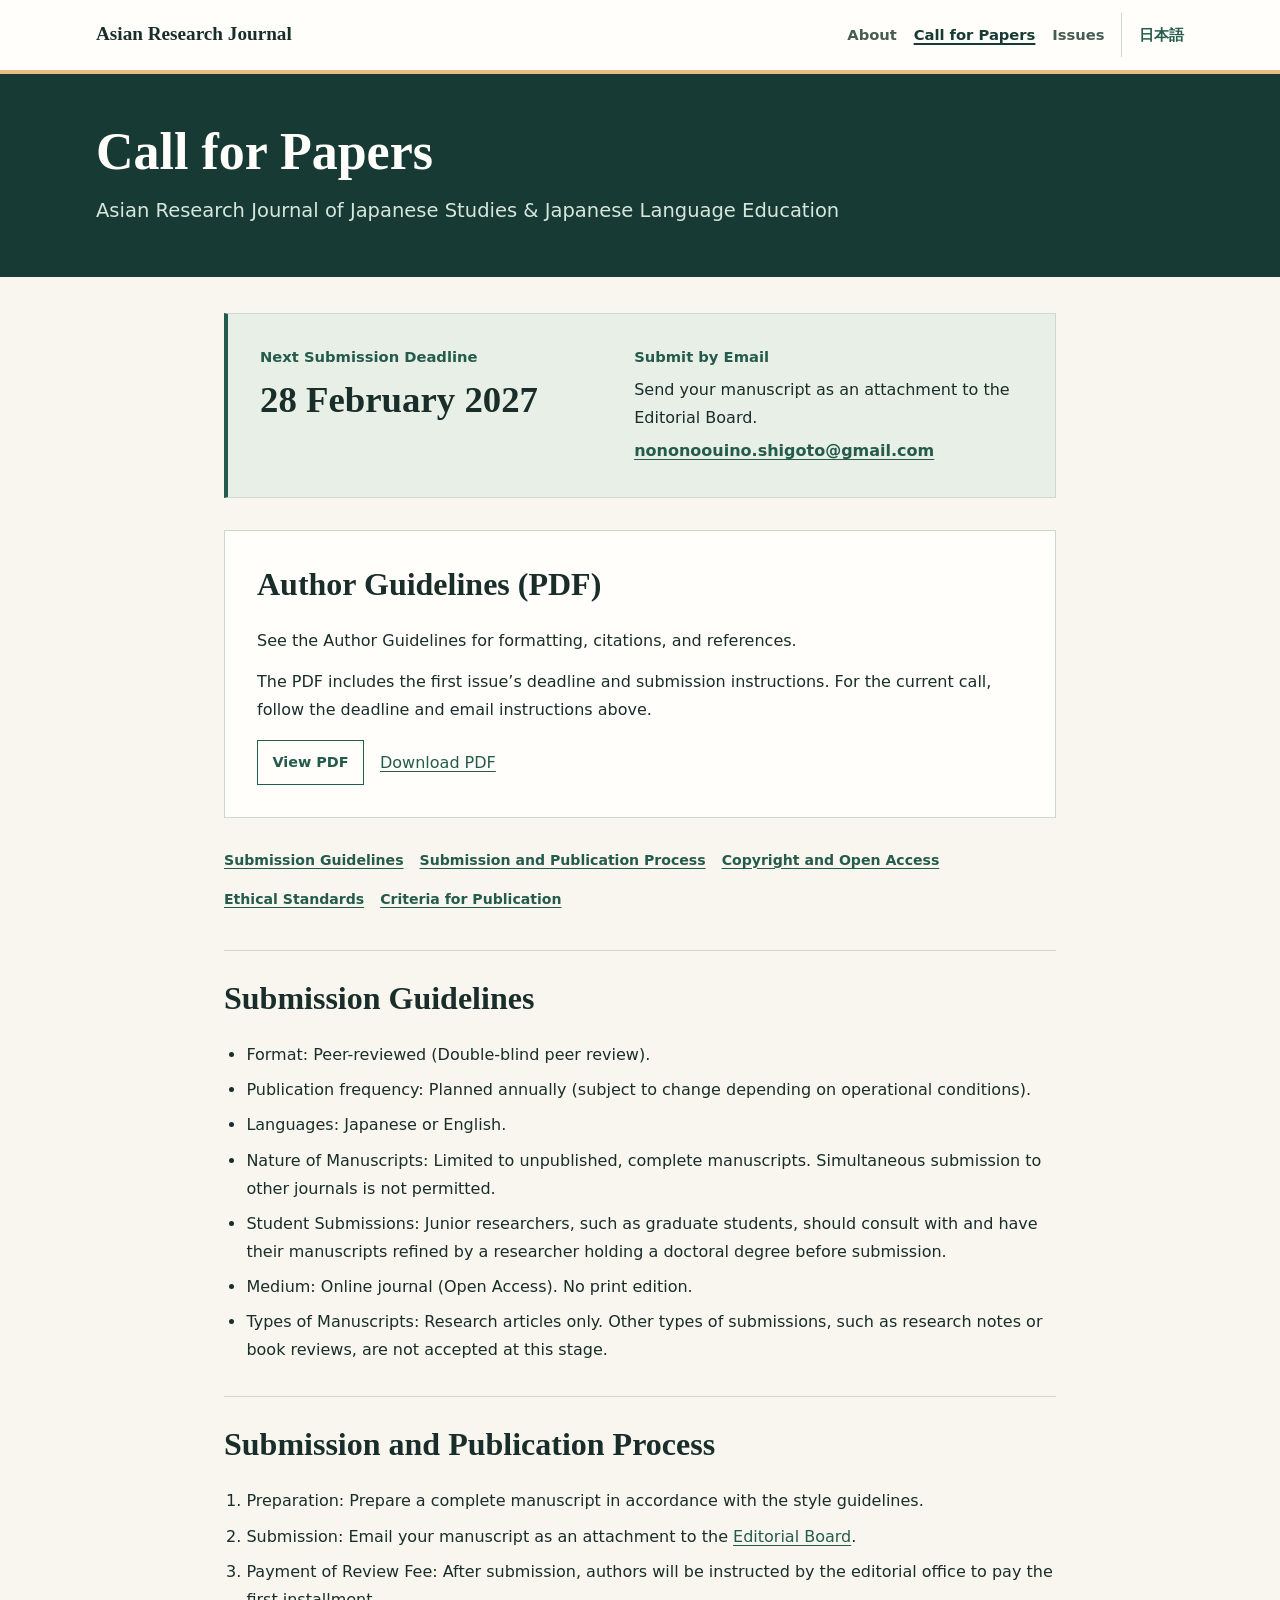
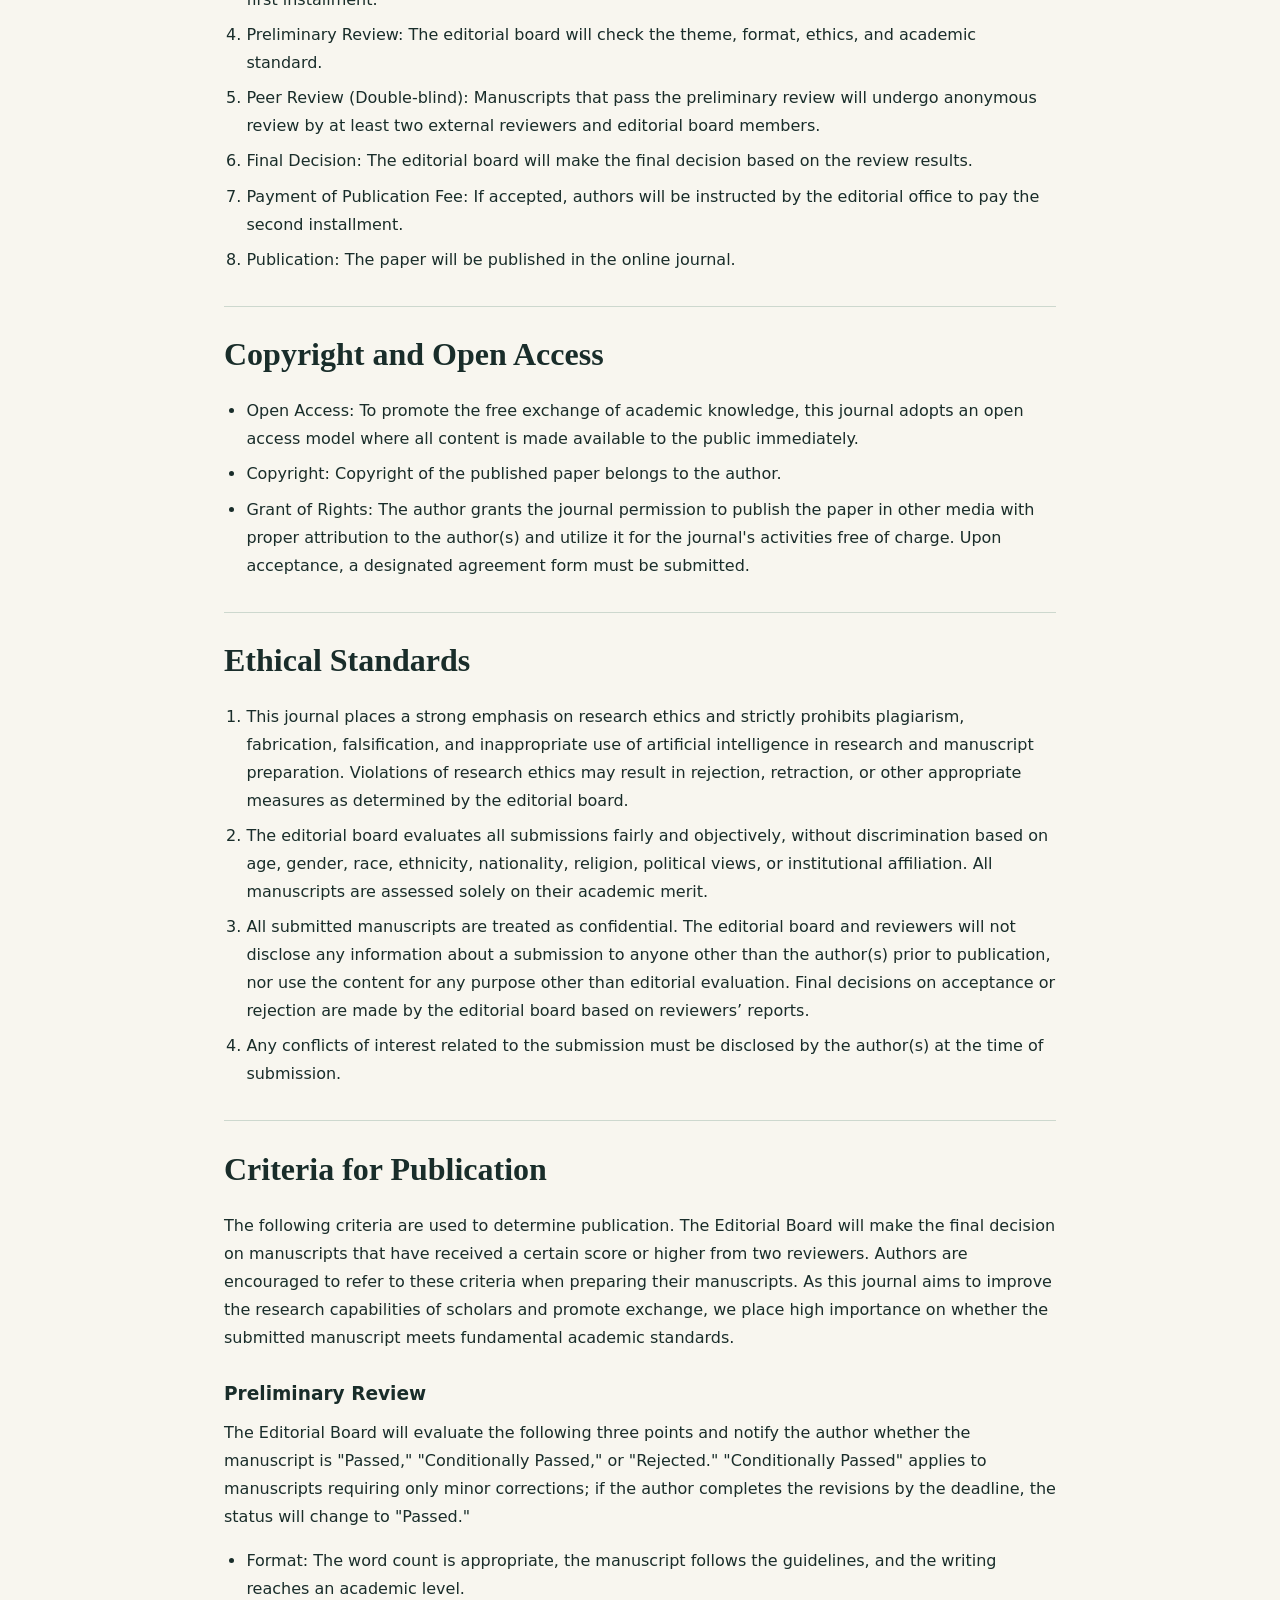
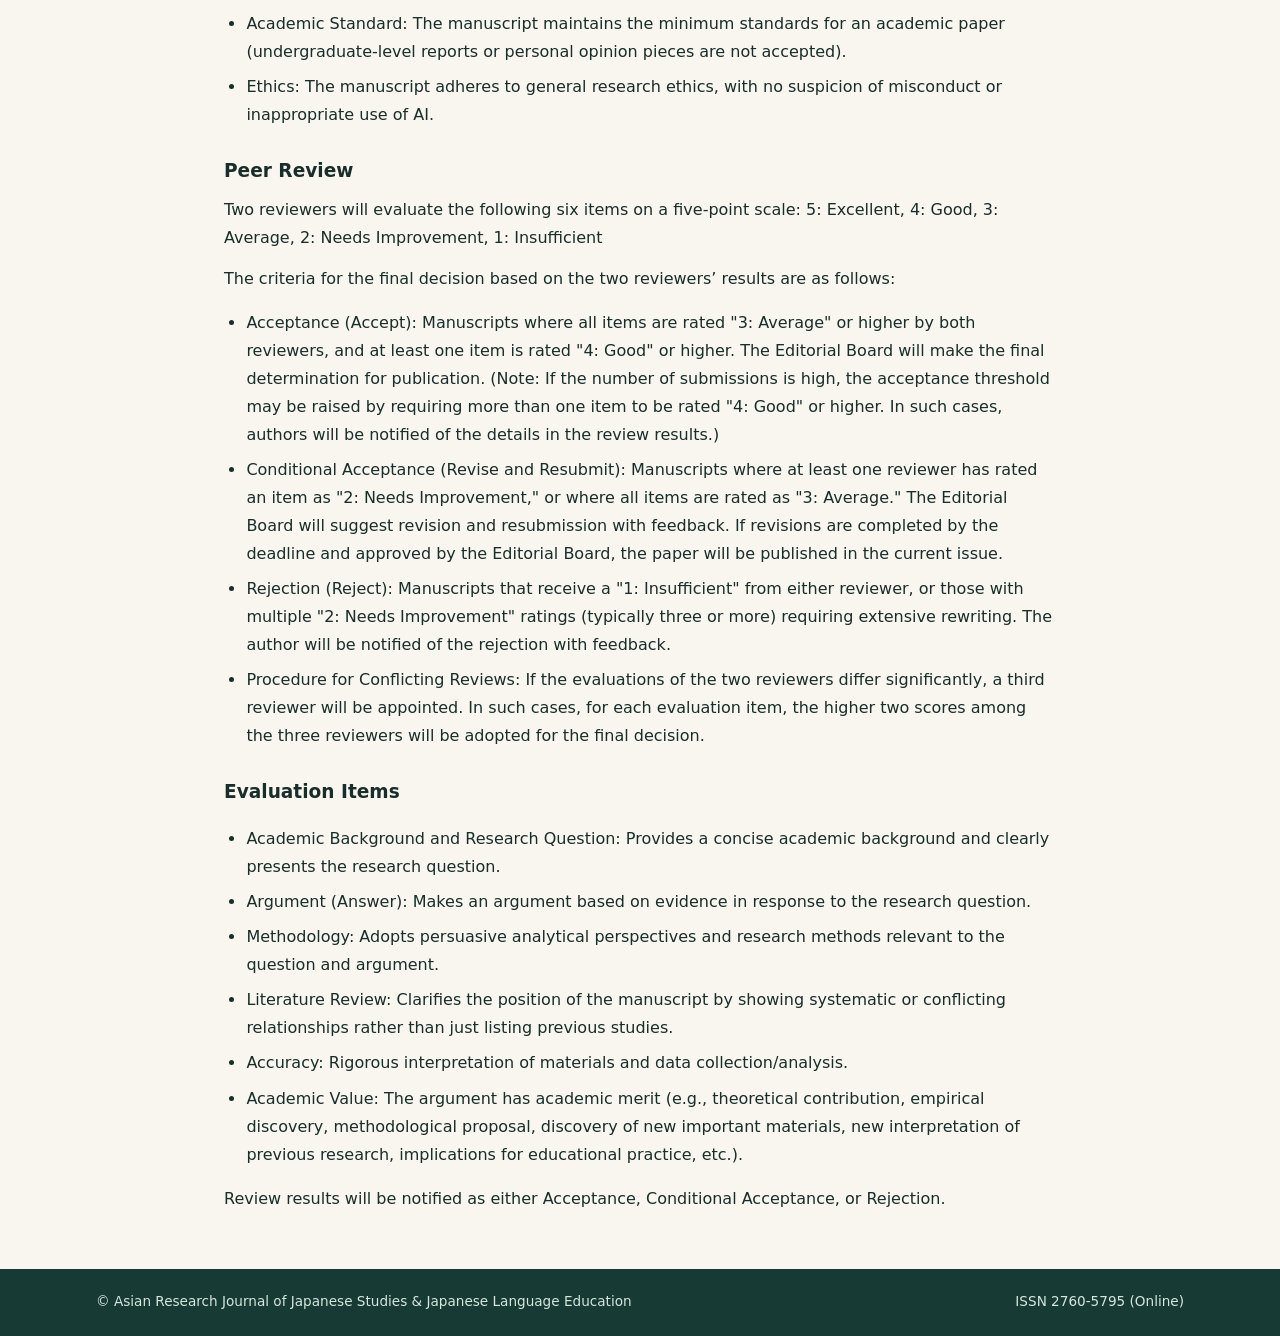
==== commit 7f1e2fbc: "Refresh journal site and add Japanese pages" ====
--- a/call-for-papers/index.html
+++ b/call-for-papers/index.html
@@ -2,246 +2,176 @@
 <html lang="en">
 <head>
   <meta charset="utf-8">
-  <title>Call for Papers | Asian Research Journal of Japanese Studies & Japanese Language Education</title>
   <meta name="viewport" content="width=device-width, initial-scale=1">
-  <style>
-    body{
-      font-family: system-ui, -apple-system, "Segoe UI", Arial, serif;
-      max-width: 960px;
-      margin: 40px auto;
-      padding: 0 16px;
-      line-height: 1.8;
-      background-color: #fdfaf5;
-      color: #333;
-      font-size: 16px;
-    }
-    header{
-      margin-bottom: 32px;
-      position: relative;
-    }
-    nav{
-      display: flex;
-      justify-content: flex-end;
-      gap: 8px;
-      flex-wrap: wrap;
-      margin-bottom: 16px;
-    }
-    nav a{
-      text-decoration: none;
-      border: 1px solid #ccc;
-      padding: 6px 12px;
-      border-radius: 8px;
-      font-size: 16px;
-      background-color: #fff;
-      color: #333;
-      transition: background-color 0.2s;
-    }
-    nav a:hover{
-      background-color: #f0f0f0;
-    }
-    h1{
-      font-size: 2.2em;
-      line-height: 1.2;
-      margin-top: 0;
-    }
-    h2{
-      font-size: 1.6em;
-      margin-top: 48px;
-      border-bottom: 1px solid #ddd;
-      padding-bottom: 8px;
-    }
-    h3{
-      font-size: 1.3em;
-      margin-top: 32px;
-      color: #444;
-    }
-    .meta{
-      color: #555;
-      font-size: 0.95em;
-    }
-    .box{
-      border: 1px solid #e0dcd5;
-      border-radius: 12px;
-      padding: 0 16px 16px 16px;
-      margin: 24px 0;
-      background-color: #fff;
-    }
-    .box h2{
-      margin-top: 16px;
-      border-bottom: none;
-      padding-bottom: 0;
-    }
-    footer{
-      margin-top: 64px;
-      padding-top: 24px;
-      border-top: 1px solid #eee;
-      font-size: 0.9em;
-      color: #666;
-      text-align: center;
-    }
-  </style>
+  <title>Call for Papers | Asian Research Journal of Japanese Studies &amp; Japanese Language Education</title>
+  <link rel="alternate" hreflang="ja" href="/ja/call-for-papers/">
+  <link rel="stylesheet" href="/assets/journal.css">
 </head>
+<body>
+  <a class="skip-link" href="#main">Skip to content</a>
+  <header class="site-header">
+    <div class="wrap header-inner">
+      <a class="brand" href="/">Asian Research Journal</a>
+      <nav aria-label="Main navigation">
+        <a href="/">About</a>
+        <a href="/call-for-papers/" aria-current="page">Call for Papers</a>
+        <a href="/issues/">Issues</a>
+        <a class="language" href="/ja/call-for-papers/" lang="ja" hreflang="ja">日本語</a>
+      </nav>
+    </div>
+  </header>
+  <main id="main">
+    <div class="hero page-hero">
+      <div class="wrap">
+        <h1>Call for Papers</h1>
+        <p class="subtitle">Asian Research Journal of Japanese Studies &amp; Japanese Language Education</p>
+      </div>
+    </div>
+    <div class="wrap reading ">
+      <section class="submission" aria-labelledby="submission-title">
+        <div>
+          <h2 id="submission-title">Next Submission Deadline</h2>
+          <p class="deadline"><time datetime="2027-02-28">28 February 2027</time></p>
+        </div>
+        <div>
+          <h2>Submit by Email</h2>
+          <p>Send your manuscript as an attachment to the Editorial Board.</p>
+          <a class="email" href="mailto:nononoouino.shigoto@gmail.com">nononoouino.shigoto@gmail.com</a>
+        </div>
+      </section>
+      <section id="guidelines" class="guidelines">
+        <h2>Author Guidelines (PDF)</h2>
+        <p>See the Author Guidelines for formatting, citations, and references.</p>
+        <p>The PDF includes the first issue’s deadline and submission instructions. For the current call, follow the deadline and email instructions above.</p>
+        <div class="actions">
+          <a class="button secondary" href="https://drive.google.com/file/d/166i1WCWfIOs3FtMdOVPNxr4qoM4DHRQx/view?usp=sharing">View PDF</a>
+          <a href="https://drive.google.com/uc?export=download&amp;id=166i1WCWfIOs3FtMdOVPNxr4qoM4DHRQx">Download PDF</a>
+        </div>
+      </section>
+      <nav class="contents" aria-label="On this page">
+        <ul>
+          <li><a href="#requirements">Submission Guidelines</a></li>
+          <li><a href="#process">Submission and Publication Process</a></li>
+          <li><a href="#copyright">Copyright and Open Access</a></li>
+          <li><a href="#ethics">Ethical Standards</a></li>
+          <li><a href="#criteria">Criteria for Publication</a></li>
+        </ul>
+      </nav>
+      <section id="requirements">
+        <h2>Submission Guidelines</h2>
+        <ul>
+          <li>Format: Peer-reviewed (Double-blind peer review).</li>
+          <li>Publication frequency: Planned annually (subject to change depending on operational conditions).</li>
+          <li>Languages: Japanese or English.</li>
+          <li>Nature of Manuscripts: Limited to unpublished, complete manuscripts. Simultaneous submission to other journals is not permitted.</li>
+          <li>Student Submissions: Junior researchers, such as graduate students, should consult with and have their manuscripts refined by a researcher holding a doctoral degree before submission.</li>
+          <li>Medium: Online journal (Open Access). No print edition.</li>
+          <li>Types of Manuscripts: Research articles only. Other types of submissions, such as research notes or book reviews, are not accepted at this stage.</li>
+        </ul>
+      </section>
 
-<body>
+      <section id="process">
+        <h2>Submission and Publication Process</h2>
+        <ol>
+          <li>Preparation: Prepare a complete manuscript in accordance with the style guidelines.</li>
+          <li>Submission: Email your manuscript as an attachment to the <a href="mailto:nononoouino.shigoto@gmail.com">Editorial Board</a>.</li>
+          <li>Payment of Review Fee: After submission, authors will be instructed by the editorial office to pay the first installment.</li>
+          <li>Preliminary Review: The editorial board will check the theme, format, ethics, and academic standard.</li>
+          <li>Peer Review (Double-blind): Manuscripts that pass the preliminary review will undergo anonymous review by at least two external reviewers and editorial board members.</li>
+          <li>Final Decision: The editorial board will make the final decision based on the review results.</li>
+          <li>Payment of Publication Fee: If accepted, authors will be instructed by the editorial office to pay the second installment.</li>
+          <li>Publication: The paper will be published in the online journal.</li>
+        </ol>
+      </section>
 
-<header>
-  <nav>
-    <a href="/">About</a>
-    <a href="/call-for-papers/">Call for Papers</a>
-    <a href="/issues/">Issues</a>
-    <a href="../jp.html">日本語</a>
-  </nav>
+      <section id="copyright">
+        <h2>Copyright and Open Access</h2>
+        <ul>
+          <li>
+            Open Access: To promote the free exchange of academic knowledge, this journal adopts an open access model where all content is made available to the public immediately.
+          </li>
+          <li>
+            Copyright: Copyright of the published paper belongs to the author.
+          </li>
+          <li>
+            Grant of Rights: The author grants the journal permission to publish the paper in other media with proper attribution to the author(s) and utilize it for the journal's activities free of charge. Upon acceptance, a designated agreement form must be submitted.
+          </li>
+        </ul>
+      </section>
 
-  <h1>Call for Papers</h1>
+      <section id="ethics">
+        <h2>Ethical Standards</h2>
+        <ol>
+          <li>This journal places a strong emphasis on research ethics and strictly prohibits plagiarism, fabrication, falsification, and inappropriate use of artificial intelligence in research and manuscript preparation. Violations of research ethics may result in rejection, retraction, or other appropriate measures as determined by the editorial board.</li>
+          <li>The editorial board evaluates all submissions fairly and objectively, without discrimination based on age, gender, race, ethnicity, nationality, religion, political views, or institutional affiliation. All manuscripts are assessed solely on their academic merit.</li>
+          <li>All submitted manuscripts are treated as confidential. The editorial board and reviewers will not disclose any information about a submission to anyone other than the author(s) prior to publication, nor use the content for any purpose other than editorial evaluation. Final decisions on acceptance or rejection are made by the editorial board based on reviewers’ reports.</li>
+          <li>Any conflicts of interest related to the submission must be disclosed by the author(s) at the time of submission.</li>
+        </ol>
+      </section>
 
-  <p class="meta">
-    Asian Research Journal of Japanese Studies & Japanese Language Education<br>
-    『アジアにおける日本研究・日本語教育学』<br>
-    Peer-reviewed online journal (double-blind)<br>
-    ISSN: 2760-5795 (Online)
-  </p>
-</header>
+      <section id="criteria">
+        <h2>Criteria for Publication</h2>
 
-<section>
-  <h2>Call for Papers</h2>
-  <ul>
-    <li>First issue scheduled for publication: May 2026</li>
-    <li>Submission deadline for first issue: 23 February 2026</li>
-    <li>Submission method: Please submit your manuscript via the Google Form</li>
-  </ul>
-</section>
+        <p>
+          The following criteria are used to determine publication. The Editorial Board will make the final decision on manuscripts that have received a certain score or higher from two reviewers. Authors are encouraged to refer to these criteria when preparing their manuscripts. As this journal aims to improve the research capabilities of scholars and promote exchange, we place high importance on whether the submitted manuscript meets fundamental academic standards.
+        </p>
 
-<section class="box">
-  <h2>Submission</h2>
-  <p>
-    Submission via Google Form:<br>
-    <a href="https://docs.google.com/forms/d/e/1FAIpQLSd78wyU22I6qDnCecE8x3wCpSTg41RmNP5Ks6lPGUnKzXFYoQ/viewform?usp=dialog" target="_blank" rel="noopener">SUBMISSION_URL</a>
-  </p>
-</section>
+        <h3>Preliminary Review</h3>
+        <p>
+          The Editorial Board will evaluate the following three points and notify the author whether the manuscript is "Passed," "Conditionally Passed," or "Rejected." "Conditionally Passed" applies to manuscripts requiring only minor corrections; if the author completes the revisions by the deadline, the status will change to "Passed."
+        </p>
+        <ul>
+          <li>Format: The word count is appropriate, the manuscript follows the guidelines, and the writing reaches an academic level.</li>
+          <li>Academic Standard: The manuscript maintains the minimum standards for an academic paper (undergraduate-level reports or personal opinion pieces are not accepted).</li>
+          <li>Ethics: The manuscript adheres to general research ethics, with no suspicion of misconduct or inappropriate use of AI.</li>
+        </ul>
 
-<section class="box">
-  <h2>Guidelines (PDF)</h2>
-  <p>
-    Detailed Author Guidelines (formatting, citations, references) are provided in the PDF.
-  </p>
-  <ul>
-    <li><a href="https://drive.google.com/file/d/166i1WCWfIOs3FtMdOVPNxr4qoM4DHRQx/view?usp=sharing" target="_blank" rel="noopener">View PDF</a></li>
-    <li><a href="https://drive.google.com/uc?export=download&id=166i1WCWfIOs3FtMdOVPNxr4qoM4DHRQx" target="_blank" rel="noopener">Download PDF</a></li>
-  </ul>
-</section>
+        <h3>Peer Review</h3>
+        <p>
+          Two reviewers will evaluate the following six items on a five-point scale:
+          5: Excellent, 4: Good, 3: Average, 2: Needs Improvement, 1: Insufficient
+        </p>
 
-<section>
-  <h2>Submission Guidelines</h2>
-  <ul>
-    <li>Format: Peer-reviewed (Double-blind peer review).</li>
-    <li>Publication frequency: Planned annually (subject to change depending on operational conditions).</li>
-    <li>Languages: Japanese or English.</li>
-    <li>Nature of Manuscripts: Limited to unpublished, complete manuscripts. Simultaneous submission to other journals is not permitted.</li>
-    <li>Student Submissions: Junior researchers, such as graduate students, should consult with and have their manuscripts refined by a researcher holding a doctoral degree before submission.</li>
-    <li>Medium: Online journal (Open Access). No print edition.</li>
-    <li>Types of Manuscripts: Research articles only. Other types of submissions, such as research notes or book reviews, are not accepted at this stage.</li>
-  </ul>
-</section>
+        <p>
+          The criteria for the final decision based on the two reviewers’ results are as follows:
+        </p>
+        <ul>
+          <li>
+            Acceptance (Accept): Manuscripts where all items are rated "3: Average" or higher by both reviewers, and at least one item is rated "4: Good" or higher. The Editorial Board will make the final determination for publication.
+            (Note: If the number of submissions is high, the acceptance threshold may be raised by requiring more than one item to be rated "4: Good" or higher. In such cases, authors will be notified of the details in the review results.)
+          </li>
+          <li>
+            Conditional Acceptance (Revise and Resubmit): Manuscripts where at least one reviewer has rated an item as "2: Needs Improvement," or where all items are rated as "3: Average." The Editorial Board will suggest revision and resubmission with feedback. If revisions are completed by the deadline and approved by the Editorial Board, the paper will be published in the current issue.
+          </li>
+          <li>
+            Rejection (Reject): Manuscripts that receive a "1: Insufficient" from either reviewer, or those with multiple "2: Needs Improvement" ratings (typically three or more) requiring extensive rewriting. The author will be notified of the rejection with feedback.
+          </li>
+          <li>
+            Procedure for Conflicting Reviews: If the evaluations of the two reviewers differ significantly, a third reviewer will be appointed. In such cases, for each evaluation item, the higher two scores among the three reviewers will be adopted for the final decision.
+          </li>
+        </ul>
 
-<section>
-  <h2>Submission and Publication Process</h2>
-  <ol>
-    <li>Preparation: Prepare a complete manuscript in accordance with the style guidelines.</li>
-    <li>Submission: Send the manuscript to the designated google form.</li>
-    <li>Payment of Review Fee: After submission, authors will be instructed by the editorial office to pay the first installment.</li>
-    <li>Preliminary Review: The editorial board will check the theme, format, ethics, and academic standard.</li>
-    <li>Peer Review (Double-blind): Manuscripts that pass the preliminary review will undergo anonymous review by at least two external reviewers and editorial board members.</li>
-    <li>Final Decision: The editorial board will make the final decision based on the review results.</li>
-    <li>Payment of Publication Fee: If accepted, authors will be instructed by the editorial office to pay the second installment.</li>
-    <li>Publication: The paper will be published in the online journal.</li>
-  </ol>
-</section>
+        <h3>Evaluation Items</h3>
+        <ul>
+          <li>Academic Background and Research Question: Provides a concise academic background and clearly presents the research question.</li>
+          <li>Argument (Answer): Makes an argument based on evidence in response to the research question.</li>
+          <li>Methodology: Adopts persuasive analytical perspectives and research methods relevant to the question and argument.</li>
+          <li>Literature Review: Clarifies the position of the manuscript by showing systematic or conflicting relationships rather than just listing previous studies.</li>
+          <li>Accuracy: Rigorous interpretation of materials and data collection/analysis.</li>
+          <li>Academic Value: The argument has academic merit (e.g., theoretical contribution, empirical discovery, methodological proposal, discovery of new important materials, new interpretation of previous research, implications for educational practice, etc.).</li>
+        </ul>
 
-<section>
-  <h2>Copyright and Open Access</h2>
-  <ul>
-    <li>
-      Open Access: To promote the free exchange of academic knowledge, this journal adopts an open access model where all content is made available to the public immediately.
-    </li>
-    <li>
-      Copyright: Copyright of the published paper belongs to the author.
-    </li>
-    <li>
-      Grant of Rights: The author grants the journal permission to publish the paper in other media with proper attribution to the author(s) and utilize it for the journal's activities free of charge. Upon acceptance, a designated agreement form must be submitted.
-    </li>
-  </ul>
-</section>
-
-<section>
-  <h2>Ethical Standards</h2>
-  <ol>
-    <li>This journal places a strong emphasis on research ethics and strictly prohibits plagiarism, fabrication, falsification, and inappropriate use of artificial intelligence in research and manuscript preparation. Violations of research ethics may result in rejection, retraction, or other appropriate measures as determined by the editorial board.</li>
-    <li>The editorial board evaluates all submissions fairly and objectively, without discrimination based on age, gender, race, ethnicity, nationality, religion, political views, or institutional affiliation. All manuscripts are assessed solely on their academic merit.</li>
-    <li>All submitted manuscripts are treated as confidential. The editorial board and reviewers will not disclose any information about a submission to anyone other than the author(s) prior to publication, nor use the content for any purpose other than editorial evaluation. Final decisions on acceptance or rejection are made by the editorial board based on reviewers’ reports.</li>
-    <li>Any conflicts of interest related to the submission must be disclosed by the author(s) at the time of submission.</li>
-  </ol>
-</section>
-
-<section>
-  <h2>Criteria for Publication</h2>
-
-  <p>
-    The following criteria are used to determine publication. The Editorial Board will make the final decision on manuscripts that have received a certain score or higher from two reviewers. Authors are encouraged to refer to these criteria when preparing their manuscripts. As this journal aims to improve the research capabilities of scholars and promote exchange, we place high importance on whether the submitted manuscript meets fundamental academic standards.
-  </p>
-
-  <h3>Preliminary Review</h3>
-  <p>
-    The Editorial Board will evaluate the following three points and notify the author whether the manuscript is "Passed," "Conditionally Passed," or "Rejected." "Conditionally Passed" applies to manuscripts requiring only minor corrections; if the author completes the revisions by the deadline, the status will change to "Passed."
-  </p>
-  <ul>
-    <li>Format: The word count is appropriate, the manuscript follows the guidelines, and the writing reaches an academic level.</li>
-    <li>Academic Standard: The manuscript maintains the minimum standards for an academic paper (undergraduate-level reports or personal opinion pieces are not accepted).</li>
-    <li>Ethics: The manuscript adheres to general research ethics, with no suspicion of misconduct or inappropriate use of AI.</li>
-  </ul>
-
-  <h3>Peer Review</h3>
-  <p>
-    Two reviewers will evaluate the following six items on a five-point scale:
-    5: Excellent, 4: Good, 3: Average, 2: Needs Improvement, 1: Insufficient
-  </p>
-
-  <p>
-    The criteria for the final decision based on the two reviewers’ results are as follows:
-  </p>
-  <ul>
-    <li>
-      Acceptance (Accept): Manuscripts where all items are rated "3: Average" or higher by both reviewers, and at least one item is rated "4: Good" or higher. The Editorial Board will make the final determination for publication.
-      (Note: If the number of submissions is high, the acceptance threshold may be raised by requiring more than one item to be rated "4: Good" or higher. In such cases, authors will be notified of the details in the review results.)
-    </li>
-    <li>
-      Conditional Acceptance (Revise and Resubmit): Manuscripts where at least one reviewer has rated an item as "2: Needs Improvement," or where all items are rated as "3: Average." The Editorial Board will suggest revision and resubmission with feedback. If revisions are completed by the deadline and approved by the Editorial Board, the paper will be published in the current issue.
-    </li>
-    <li>
-      Rejection (Reject): Manuscripts that receive a "1: Insufficient" from either reviewer, or those with multiple "2: Needs Improvement" ratings (typically three or more) requiring extensive rewriting. The author will be notified of the rejection with feedback.
-    </li>
-    <li>
-      Procedure for Conflicting Reviews: If the evaluations of the two reviewers differ significantly, a third reviewer will be appointed. In such cases, for each evaluation item, the higher two scores among the three reviewers will be adopted for the final decision.
-    </li>
-  </ul>
-
-  <h3>Evaluation Items</h3>
-  <ul>
-    <li>Academic Background and Research Question: Provides a concise academic background and clearly presents the research question.</li>
-    <li>Argument (Answer): Makes an argument based on evidence in response to the research question.</li>
-    <li>Methodology: Adopts persuasive analytical perspectives and research methods relevant to the question and argument.</li>
-    <li>Literature Review: Clarifies the position of the manuscript by showing systematic or conflicting relationships rather than just listing previous studies.</li>
-    <li>Accuracy: Rigorous interpretation of materials and data collection/analysis.</li>
-    <li>Academic Value: The argument has academic merit (e.g., theoretical contribution, empirical discovery, methodological proposal, discovery of new important materials, new interpretation of previous research, implications for educational practice, etc.).</li>
-  </ul>
-
-  <p>
-    Review results will be notified as either Acceptance, Conditional Acceptance, or Rejection.
-  </p>
-</section>
-
-<footer>
-  © Asian Research Journal of Japanese Studies & Japanese Language Education
-</footer>
-
+        <p>
+          Review results will be notified as either Acceptance, Conditional Acceptance, or Rejection.
+        </p>
+      </section>
+    </div>
+  </main>
+  <footer class="site-footer">
+    <div class="wrap footer-inner">
+      <p>© Asian Research Journal of Japanese Studies &amp; Japanese Language Education</p>
+      <p>ISSN 2760-5795 (Online)</p>
+    </div>
+  </footer>
 </body>
 </html>
--- a/assets/journal.css
+++ b/assets/journal.css
@@ -0,0 +1,166 @@
+:root {
+  color-scheme: light;
+  --ink: #192d2a;
+  --muted: #475c55;
+  --green: #245b4c;
+  --dark: #173a34;
+  --cream: #f8f6ef;
+  --paper: #fffefa;
+  --line: #cdd8ce;
+  --accent: #e8bf82;
+  --serif: Georgia, "Yu Mincho", "Hiragino Mincho ProN", serif;
+  --sans: system-ui, "Yu Gothic", Meiryo, sans-serif;
+}
+
+*, *::before, *::after { box-sizing: border-box; }
+body {
+  margin: 0;
+  background: var(--cream);
+  color: var(--ink);
+  font: 1rem/1.75 var(--sans);
+}
+a { color: var(--green); text-underline-offset: .2em; }
+a:hover { text-decoration-thickness: .14em; }
+a:focus-visible { outline: 3px solid #aa620d; outline-offset: 4px; }
+p, h1, h2, h3 { margin: 0; }
+p + p { margin-top: .8em; }
+h1, h2, h3 { text-wrap: pretty; }
+h1, h2 { font-family: var(--serif); font-weight: 600; }
+h2 { font-size: clamp(1.5rem, 2.8vw, 2rem); line-height: 1.35; margin-bottom: .65em; }
+h3 { font-size: 1.16rem; margin: 1.4em 0 .45em; }
+ul, ol { padding-inline-start: 1.4em; }
+li + li { margin-top: .45em; }
+.wrap { width: min(100% - 2.5rem, 68rem); margin-inline: auto; }
+.skip-link {
+  position: fixed;
+  z-index: 1;
+  top: .5rem;
+  left: .5rem;
+  padding: .55rem 1rem;
+  background: var(--paper);
+  transform: translateY(-150%);
+}
+.skip-link:focus { transform: none; }
+
+.site-header { background: var(--paper); }
+.header-inner, .footer-inner {
+  display: flex;
+  justify-content: space-between;
+  align-items: center;
+  flex-wrap: wrap;
+  gap: .25rem 1.5rem;
+}
+.header-inner { padding-block: .8rem; }
+.brand { color: var(--ink); font: 700 1.2rem/1.4 var(--serif); text-decoration: none; }
+.site-header nav { display: flex; align-items: center; flex-wrap: wrap; gap: .25rem 1.05rem; }
+.site-header nav a {
+  display: inline-flex;
+  align-items: center;
+  min-height: 2.75rem;
+  color: var(--muted);
+  font-size: .92rem;
+  font-weight: 650;
+  text-decoration: none;
+}
+.site-header nav a:hover, .site-header nav [aria-current] {
+  color: var(--dark);
+  text-decoration: underline;
+  text-decoration-thickness: 2px;
+}
+.site-header nav .language { color: var(--green); border-inline-start: 1px solid var(--line); padding-inline-start: 1.05rem; }
+
+.hero {
+  background: var(--dark);
+  color: var(--paper);
+  border-top: 4px solid var(--accent);
+}
+.home-hero { padding: clamp(2.6rem, 6vw, 5rem) 0 clamp(3.9rem, 9vw, 6.25rem); }
+.page-hero { padding: clamp(1.9rem, 5vw, 3.1rem) 0; }
+.hero h1 { max-width: 58rem; font-size: clamp(2.2rem, 5.1vw, 4.25rem); line-height: 1.11; }
+.page-hero h1 { font-size: clamp(2.15rem, 4.5vw, 3.25rem); }
+.subtitle { margin-top: .8rem; color: #d6e6dc; font-size: clamp(.96rem, 2vw, 1.22rem); }
+.hero-issn { color: #d6e6dc; font-size: .85rem; }
+.eyebrow { color: var(--green); font-size: .8rem; font-weight: 750; }
+.hero .eyebrow { margin-bottom: 1rem; color: var(--accent); }
+
+.highlights {
+  display: grid;
+  grid-template-columns: repeat(2, minmax(0, 1fr));
+  margin-top: -2.25rem;
+  gap: 1rem;
+  position: relative;
+}
+.highlight, .guidelines, .article {
+  padding: clamp(1.05rem, 3.7vw, 2rem);
+  border: 1px solid var(--line);
+  background: var(--paper);
+}
+.highlight { display: flex; flex-direction: column; align-items: flex-start; border-top: 4px solid var(--green); }
+.highlight h2, .submission h2 { color: var(--green); font: 750 .92rem/1.45 var(--sans); margin-bottom: .5rem; }
+.highlight p { color: var(--muted); margin: 0; }
+.highlight .highlight-title, .deadline {
+  color: var(--ink);
+  font: 600 clamp(1.5rem, 4vw, 2.3rem)/1.3 var(--serif);
+  margin-bottom: .35rem;
+  font-variant-numeric: lining-nums;
+}
+.button {
+  display: inline-flex;
+  align-items: center;
+  justify-content: center;
+  gap: .5rem;
+  width: fit-content;
+  min-height: 2.75rem;
+  padding: .55rem .9rem;
+  border: 1px solid var(--green);
+  background: var(--green);
+  color: #fff;
+  font-size: .9rem;
+  font-weight: 700;
+  text-decoration: none;
+}
+.button:hover { background: var(--dark); color: #fff; }
+.button.secondary { background: transparent; color: var(--green); }
+.button.secondary:hover { background: #e6f0e9; color: var(--dark); }
+.highlight .button { margin-top: auto; }
+.highlight p:last-of-type { padding-bottom: 1rem; }
+
+.reading { max-width: 52rem; padding-block: 2.25rem 3.5rem; }
+.reading > section + section, .contents + section { margin-top: 2rem; padding-top: 1.65rem; border-top: 1px solid var(--line); }
+.reading > section.guidelines { padding: clamp(1.05rem, 3.7vw, 2rem); }
+.contact-info { color: var(--muted); margin-top: 1.25rem; overflow-wrap: anywhere; }
+.contact-info p + p { margin-top: .25rem; }
+.submission {
+  display: grid;
+  grid-template-columns: minmax(0, .95fr) minmax(0, 1.05fr);
+  gap: 1.4rem;
+  background: #e8efe6;
+  border: 1px solid var(--line);
+  border-inline-start: 4px solid var(--green);
+  padding: clamp(1.05rem, 3.7vw, 2rem);
+}
+.email { display: inline-block; margin-top: .35rem; overflow-wrap: anywhere; font-weight: 700; }
+.actions { display: flex; flex-wrap: wrap; align-items: center; gap: .5rem 1rem; margin-top: 1rem; }
+.contents { margin-top: 1.5rem; }
+.contents ul { display: flex; flex-wrap: wrap; gap: .25rem 1rem; list-style: none; margin: 0; padding: 0; }
+.contents li { margin: 0; }
+.contents a { display: inline-block; padding-block: .35rem; font-size: .88rem; font-weight: 650; }
+
+.issue h2 { margin: .35rem 0 .15rem; font-size: clamp(1.75rem, 4.5vw, 2.6rem); }
+.article h3 { font-size: clamp(1.2rem, 2.9vw, 1.6rem); line-height: 1.45; margin-top: .4rem; }
+.article p { color: var(--muted); }
+.article-details { display: grid; grid-template-columns: minmax(0, 1fr) minmax(0, 2fr); gap: .7rem 1.2rem; }
+.article-details dt { color: var(--muted); font-size: .82rem; font-weight: 700; }
+.article-details dd { margin: 0; }
+.site-footer { background: var(--dark); color: #d6e6dc; padding: 1.35rem 0; font-size: .85rem; }
+.site-footer p { margin: 0; }
+
+@media (max-width: 42rem) {
+  .wrap { width: min(100% - 2rem, 68rem); }
+  .header-inner { align-items: flex-start; flex-direction: column; }
+  .site-header nav { column-gap: .75rem; }
+  .site-header nav a { font-size: .85rem; }
+  .site-header nav .language { padding-inline-start: .75rem; }
+  .highlights, .submission { grid-template-columns: 1fr; }
+  .article-details { grid-template-columns: 1fr; }
+}
